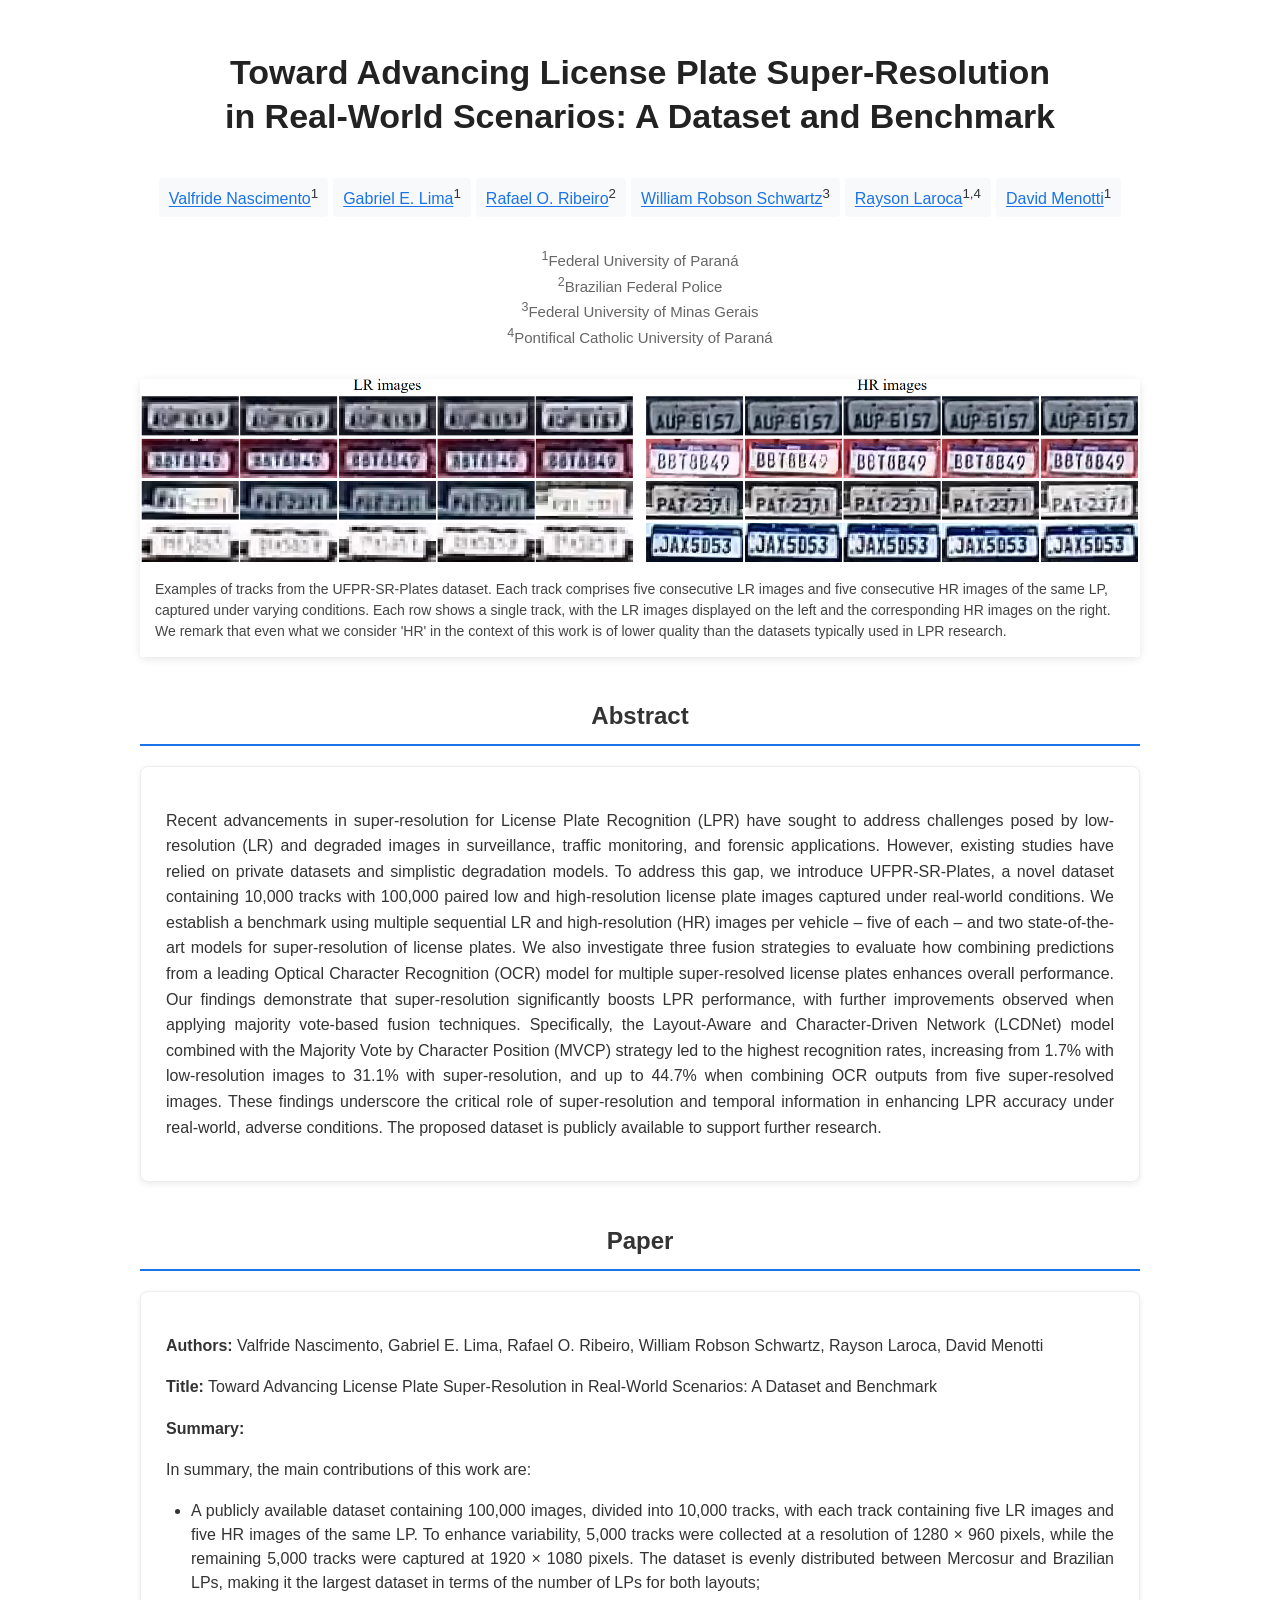
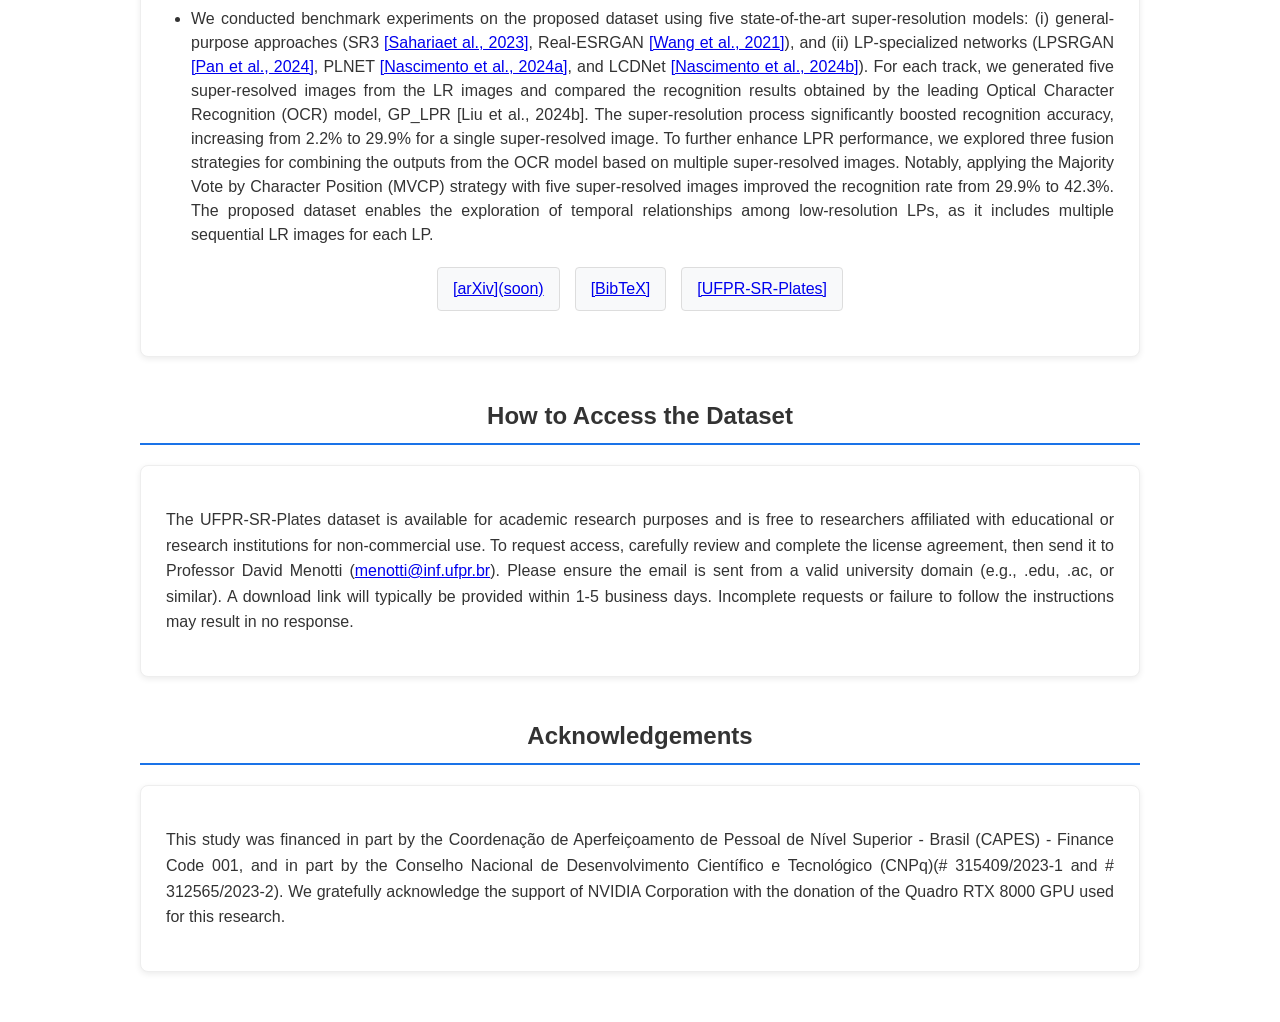
==== nascimento2024toward/index.html @ b812d18b "Update index.html" ====
<!DOCTYPE html>
<html lang="en">
<head>
<meta charset="UTF-8">
<meta name="viewport" content="width=device-width, initial-scale=1.0">
<title>Toward Advancing License Plate Super-Resolution in Real-World Scenarios: A Dataset and Benchmark</title>
<style>
    body {
        font-family: 'Arial', sans-serif;
        line-height: 1.6;
        margin: 0 auto;
        padding: 30px 20px;
        max-width: 1000px;
        color: #333;
    }

    .title {
        font-size: 34px;
        text-align: center;
        margin: 20px auto 30px;
        line-height: 1.3;
        color: #222;
        font-weight: 600;
    }

    .authors-table {
        margin: 20px auto;
        border-collapse: separate;
        border-spacing: 5px 10px;
    }

    .authors-table td {
        text-align: center;
        padding: 5px 10px;
        background: #f8f9fa;
        border-radius: 4px;
        transition: all 0.2s ease;
    }

    .authors-table a {
        color: #1a73e8;
        font-weight: 500;
    }

    .affiliations {
        margin: 20px auto;
        text-align: center;
        color: #666;
        font-size: 15px;
        line-height: 1.5;
    }

    figure {
        margin: 30px auto;
        box-shadow: 0 2px 8px rgba(0,0,0,0.1);
        border-radius: 4px;
        overflow: hidden;
    }

    figcaption {
        padding: 15px;
        font-size: 14px;
        color: #444;
        line-height: 1.5;
        background: #fff;
    }

    h2 {
        font-size: 24px;
        margin: 40px 0 20px;
        padding-bottom: 8px;
        border-bottom: 2px solid #1a73e8;
        text-align: center;
    }

    .card {
        background: #fff;
        border-radius: 8px;
        padding: 25px;
        margin: 20px 0;
        box-shadow: 0 2px 6px rgba(0,0,0,0.08);
        border: 1px solid #eee;
        text-align: justify;
    }

    .links-container {
        display: flex;
        gap: 15px;
        margin: 20px 0;
        flex-wrap: wrap;
        justify-content: center;
    }

    .links-container a {
        padding: 8px 15px;
        background: #f8f9fa;
        border-radius: 4px;
        border: 1px solid #ddd;
        transition: all 0.2s ease;
    }

    a:hover {
        color: #1557b0;
        text-decoration: underline;
    }

    .authors-table td:hover {
        transform: translateY(-2px);
        box-shadow: 0 2px 8px rgba(0,0,0,0.1);
    }

    .links-container a:hover {
        background: #1a73e8;
        color: white;
        text-decoration: none;
        border-color: transparent;
    }

    ul {
        padding-left: 25px;
        margin: 15px 0;
    }

    li {
        margin-bottom: 12px;
        line-height: 1.5;
    }

    img {
        max-width: 100%;
        height: auto;
        display: block;
    }
</style>
</head>

<body>
<h1 class="title">Toward Advancing License Plate Super-Resolution<br>in Real-World Scenarios: A Dataset and Benchmark</h1>

<table class="authors-table">
    <tr>
        <td><a href="https://www.inf.ufpr.br/vwnascimento/" target="_blank">Valfride Nascimento</a><sup>1</sup></td>
        <td><a href="https://www.inf.ufpr.br/gelima/" target="_blank">Gabriel E. Lima</a><sup>1</sup></td>
        <td><a href="https://research.aston.ac.uk/en/persons/rafael-oliveira-ribeiro" target="_blank">Rafael O. Ribeiro</a><sup>2</sup></td>
        <td><a href="http://william.dcc.ufmg.br/" target="_blank">William Robson Schwartz</a><sup>3</sup></td>
        <td><a href="https://raysonlaroca.github.io/" target="_blank">Rayson Laroca</a><sup>1,4</sup></td>
        <td><a href="https://web.inf.ufpr.br/menotti/" target="_blank">David Menotti</a><sup>1</sup></td>
    </tr>
</table>

<div class="affiliations">
    <sup>1</sup>Federal University of Paraná<br>
    <sup>2</sup>Brazilian Federal Police<br>
    <sup>3</sup>Federal University of Minas Gerais<br>
    <sup>4</sup>Pontifical Catholic University of Paraná
</div>

<figure>
    <img src="carssrplates1.png" alt="Dataset examples">
    <figcaption>
    Examples of tracks from the UFPR-SR-Plates dataset. Each track comprises five consecutive LR images and five consecutive HR images of the same LP, captured under varying conditions. Each row shows a single track, with the LR images displayed on the left and the corresponding HR images on the right. We remark that even what we consider 'HR' in the context of this work is of lower quality than the datasets typically used in LPR research.
    </figcaption>
</figure>

<h2>Abstract</h2>
<div class="card">
    <p>Recent advancements in super-resolution for License Plate Recognition (LPR) have sought to address challenges posed by low-resolution (LR) and degraded images in surveillance, traffic monitoring, and forensic applications. However, existing studies have relied on private datasets and simplistic degradation models. To address this gap, we introduce UFPR-SR-Plates, a novel dataset containing 10,000 tracks with 100,000 paired low and high-resolution license plate images captured under real-world conditions. We establish a benchmark using multiple sequential LR and high-resolution (HR) images per vehicle – five of each – and two state-of-the-art models for super-resolution of license plates. We also investigate three fusion strategies to evaluate how combining predictions from a leading Optical Character Recognition (OCR) model for multiple super-resolved license plates enhances overall performance. Our findings demonstrate that super-resolution significantly boosts LPR performance, with further improvements observed when applying majority vote-based fusion techniques. Specifically, the Layout-Aware and Character-Driven Network (LCDNet) model combined with the Majority Vote by Character Position (MVCP) strategy led to the highest recognition rates, increasing from 1.7% with low-resolution images to 31.1% with super-resolution, and up to 44.7% when combining OCR outputs from five super-resolved images. These findings underscore the critical role of super-resolution and temporal information in enhancing LPR accuracy under real-world, adverse conditions. The proposed dataset is publicly available to support further research.</p>
</div>

<h2>Paper</h2>
<div class="card">
    <p><strong>Authors:</strong> Valfride Nascimento, Gabriel E. Lima, Rafael O. Ribeiro, William Robson Schwartz, Rayson Laroca, David Menotti</p>
    <p><strong>Title:</strong> Toward Advancing License Plate Super-Resolution in Real-World Scenarios: A Dataset and Benchmark</p>
    
    <p><strong>Summary:</strong></p>
    <p>In summary, the main contributions of this work are:</p>
    <ul>
        <li>A publicly available dataset containing 100,000 images, divided into 10,000 tracks, with each track containing five LR images and five HR images of the same LP. To enhance variability, 5,000 tracks were collected at a resolution of 1280 × 960 pixels, while the remaining 5,000 tracks were captured at 1920 × 1080 pixels. The dataset is evenly distributed between Mercosur and Brazilian LPs, making it the largest dataset in terms of the number of LPs for both layouts;</li>
        <li>We conducted benchmark experiments on the proposed dataset using five state-of-the-art super-resolution models: (i) general-purpose approaches (SR3 <a href="https://ieeexplore.ieee.org/abstract/document/9887996" target="_blank">[Sahariaet al., 2023]</a>, Real-ESRGAN <a href="https://openaccess.thecvf.com/content/ICCV2021W/AIM/html/Wang_Real-ESRGAN_Training_Real-World_Blind_Super-Resolution_With_Pure_Synthetic_Data_ICCVW_2021_paper.html" target="_blank">[Wang et al., 2021]</a>), and (ii) LP-specialized networks (LPSRGAN <a href="https://www.sciencedirect.com/science/article/pii/S0925231224001978" target="_blank">[Pan et al., 2024]</a>, PLNET <a href="https://raysonlaroca.github.io/papers/nascimento2023super.pdf" target="_blank">[Nascimento et al., 2024a]</a>, and LCDNet <a href="https://raysonlaroca.github.io/papers/nascimento2024enhancing.pdf" target="_blank">[Nascimento et al., 2024b]</a>). For each track, we generated five super-resolved images from the LR images and compared the recognition results obtained by the leading Optical Character Recognition (OCR) model, GP_LPR [Liu et al., 2024b]. The super-resolution process significantly boosted recognition accuracy, increasing from 2.2% to 29.9% for a single super-resolved image. To further enhance LPR performance, we explored three fusion strategies for combining the outputs from the OCR model based on multiple super-resolved images. Notably, applying the Majority Vote by Character Position (MVCP) strategy with five super-resolved images improved the recognition rate from 29.9% to 42.3%. The proposed dataset enables the exploration of temporal relationships among low-resolution LPs, as it includes multiple sequential LR images for each LP.</li>
    </ul>
    
    <div class="links-container">
        <a href="#" target="_blank">[arXiv](soon)</a>
        <a href="https://raysonlaroca.github.io/bibtex/nascimento2025toward.txt" target="_blank">[BibTeX]</a>
        <a href="https://github.com/valfride/UFPR-SR-Plates" target="_blank">[UFPR-SR-Plates]</a>
    </div>
</div>

<h2>How to Access the Dataset</h2>
<div class="card">
    <p>The UFPR-SR-Plates dataset is available for academic research purposes and is free to researchers affiliated with educational or research institutions for non-commercial use. To request access, carefully review and complete the license agreement, then send it to Professor David Menotti (<a href="mailto:menotti@inf.ufpr.br" target="_blank">menotti@inf.ufpr.br</a>). Please ensure the email is sent from a valid university domain (e.g., .edu, .ac, or similar). A download link will typically be provided within 1-5 business days. Incomplete requests or failure to follow the instructions may result in no response.</p>
</div>

<h2>Acknowledgements</h2>
<div class="card">
    <p>This study was financed in part by the Coordenação de Aperfeiçoamento de Pessoal de Nível Superior - Brasil (CAPES) - Finance Code 001, and in part by the Conselho Nacional de Desenvolvimento Científico e Tecnológico (CNPq)(# 315409/2023-1 and # 312565/2023-2). We gratefully acknowledge the support of NVIDIA Corporation with the donation of the Quadro RTX 8000 GPU used for this research.</p>
</div>

</body>
</html>
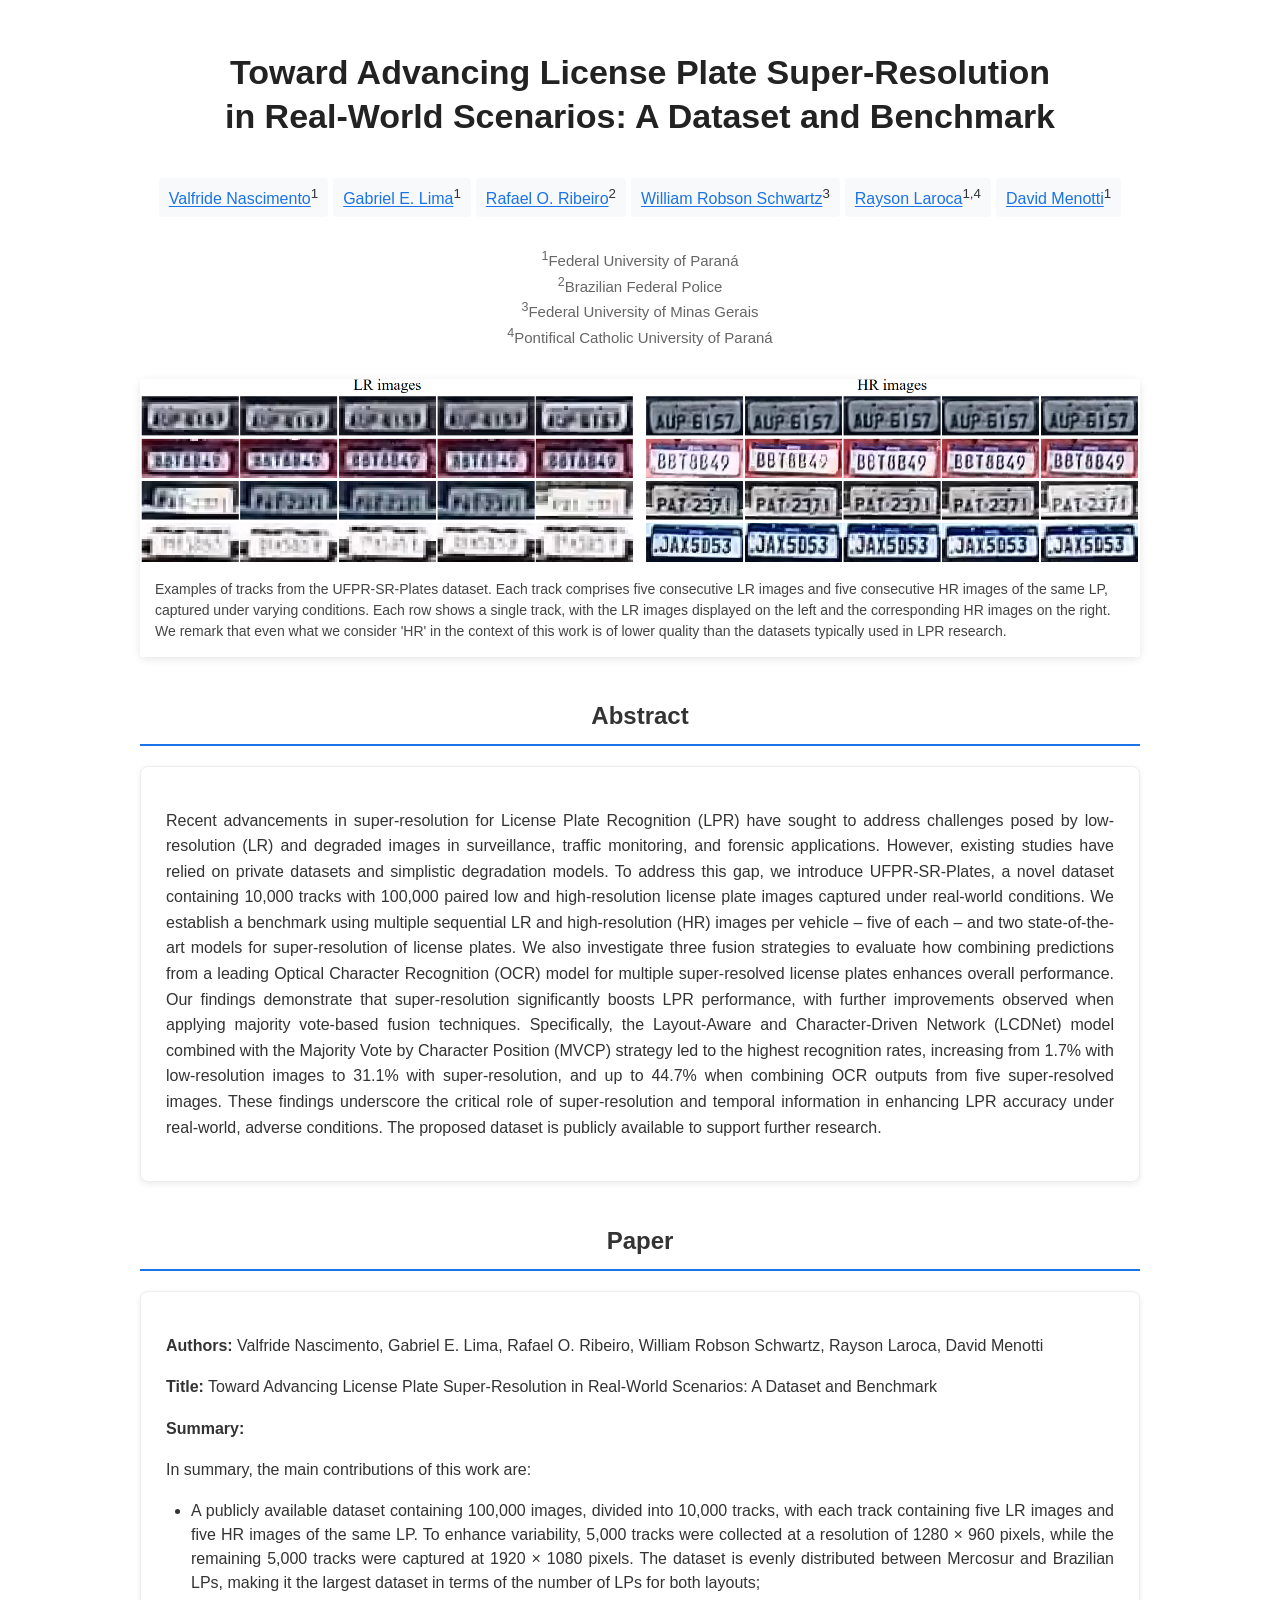
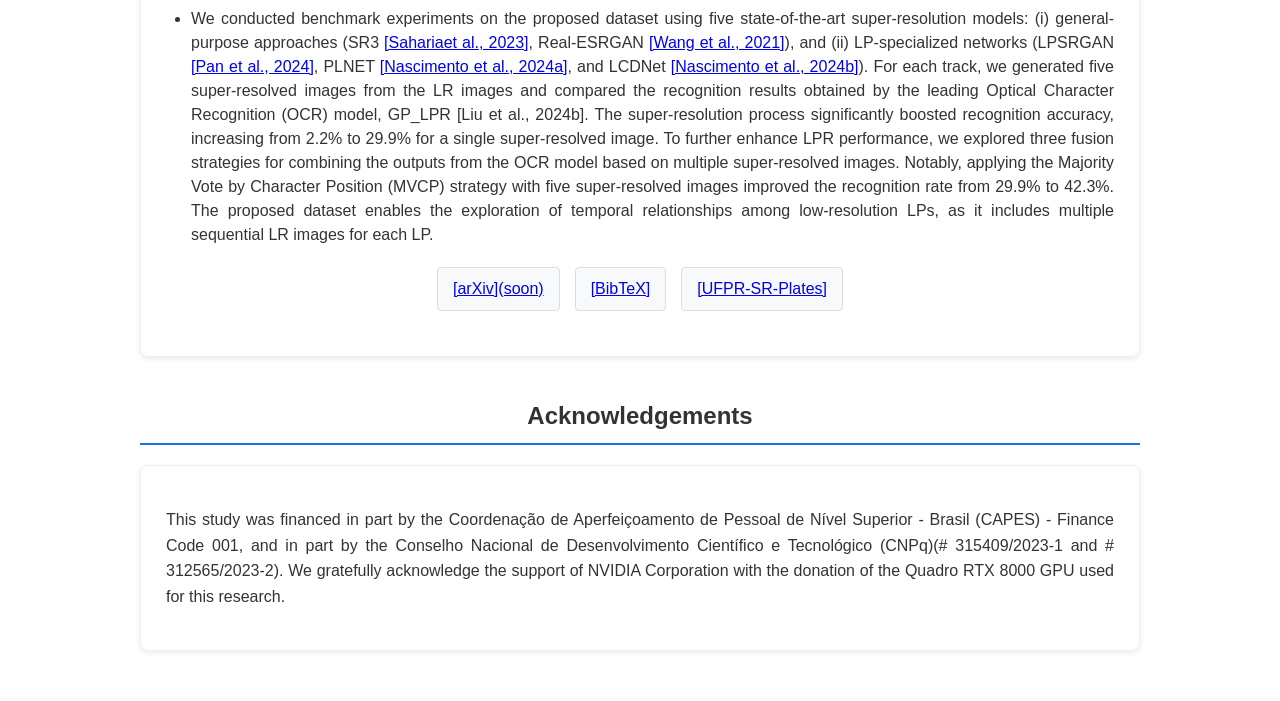
==== commit b378cb23: "Update index.html" ====
--- a/nascimento2024toward/index.html
+++ b/nascimento2024toward/index.html
@@ -186,10 +186,10 @@
     </div>
 </div>
 
-<h2>How to Access the Dataset</h2>
+<!-- <h2>How to Access the Dataset</h2>
 <div class="card">
     <p>The UFPR-SR-Plates dataset is available for academic research purposes and is free to researchers affiliated with educational or research institutions for non-commercial use. To request access, carefully review and complete the license agreement, then send it to Professor David Menotti (<a href="mailto:menotti@inf.ufpr.br" target="_blank">menotti@inf.ufpr.br</a>). Please ensure the email is sent from a valid university domain (e.g., .edu, .ac, or similar). A download link will typically be provided within 1-5 business days. Incomplete requests or failure to follow the instructions may result in no response.</p>
-</div>
+</div> -->
 
 <h2>Acknowledgements</h2>
 <div class="card">
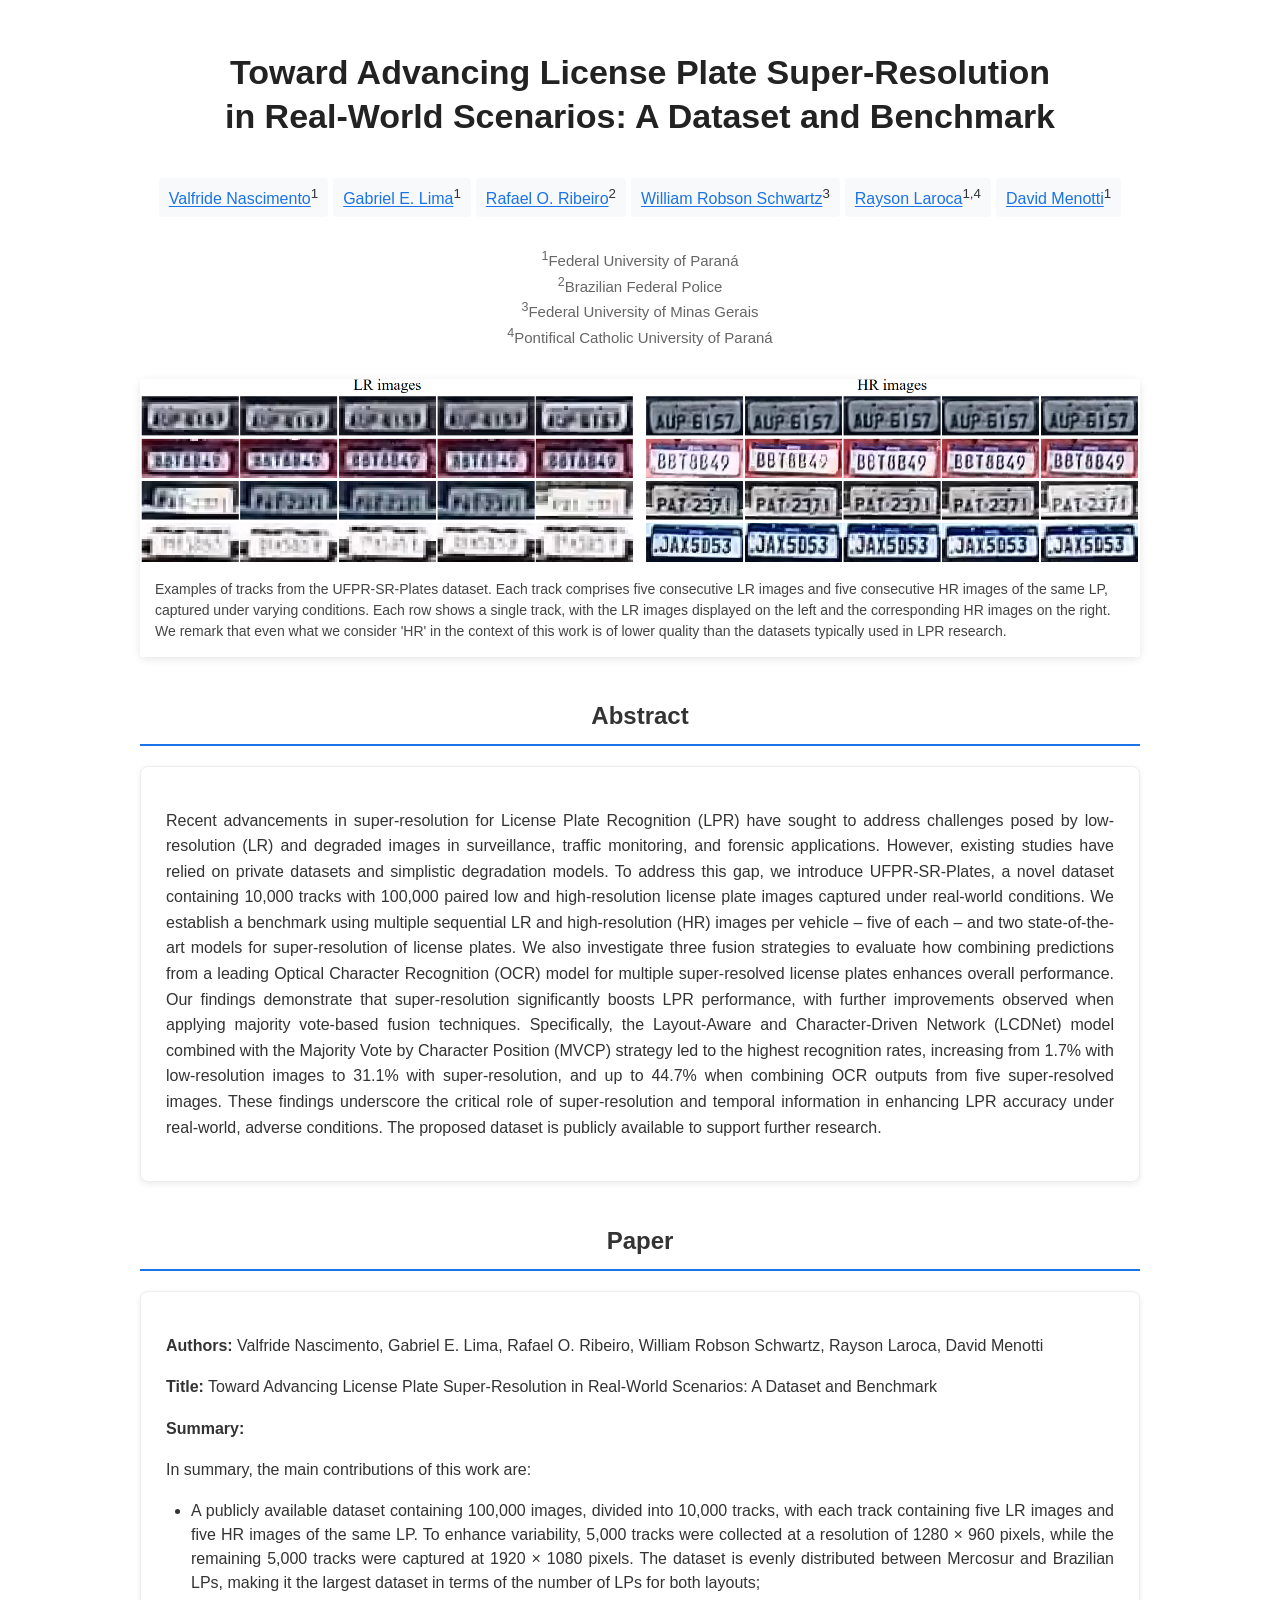
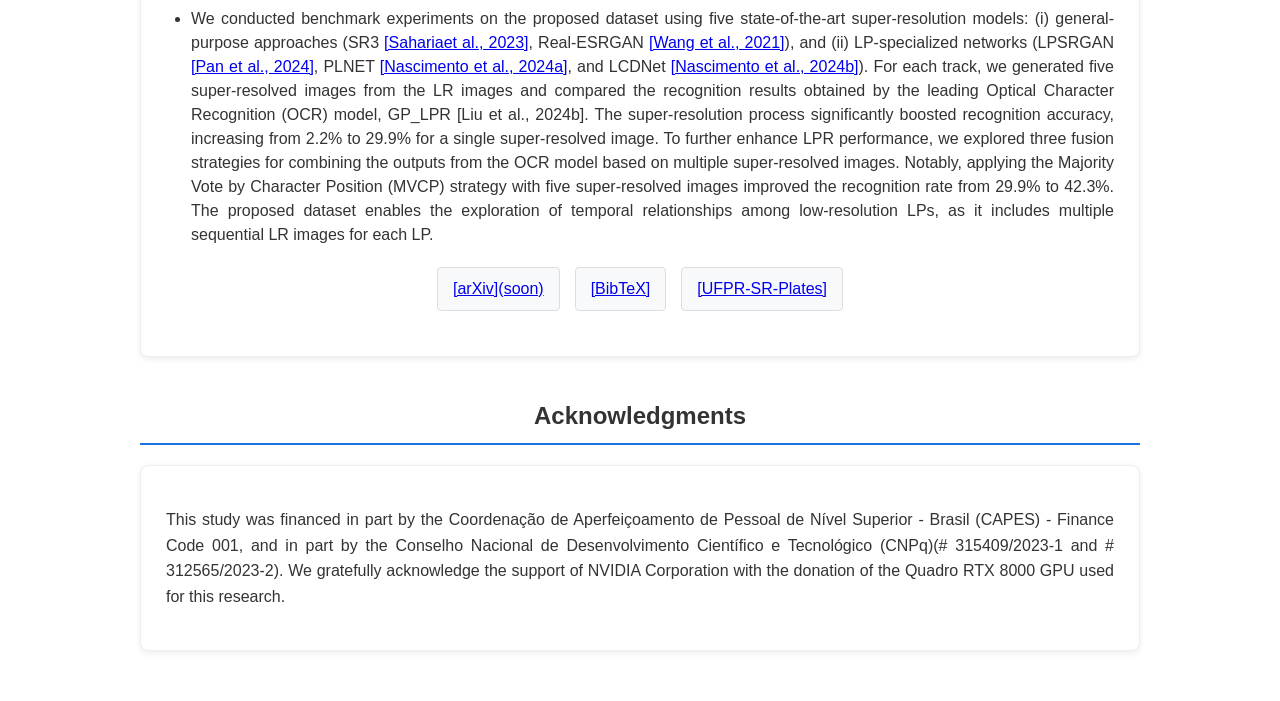
==== commit 66a67708: "Update index.html" ====
--- a/nascimento2024toward/index.html
+++ b/nascimento2024toward/index.html
@@ -191,7 +191,7 @@
     <p>The UFPR-SR-Plates dataset is available for academic research purposes and is free to researchers affiliated with educational or research institutions for non-commercial use. To request access, carefully review and complete the license agreement, then send it to Professor David Menotti (<a href="mailto:menotti@inf.ufpr.br" target="_blank">menotti@inf.ufpr.br</a>). Please ensure the email is sent from a valid university domain (e.g., .edu, .ac, or similar). A download link will typically be provided within 1-5 business days. Incomplete requests or failure to follow the instructions may result in no response.</p>
 </div> -->
 
-<h2>Acknowledgements</h2>
+<h2>Acknowledgments</h2>
 <div class="card">
     <p>This study was financed in part by the Coordenação de Aperfeiçoamento de Pessoal de Nível Superior - Brasil (CAPES) - Finance Code 001, and in part by the Conselho Nacional de Desenvolvimento Científico e Tecnológico (CNPq)(# 315409/2023-1 and # 312565/2023-2). We gratefully acknowledge the support of NVIDIA Corporation with the donation of the Quadro RTX 8000 GPU used for this research.</p>
 </div>
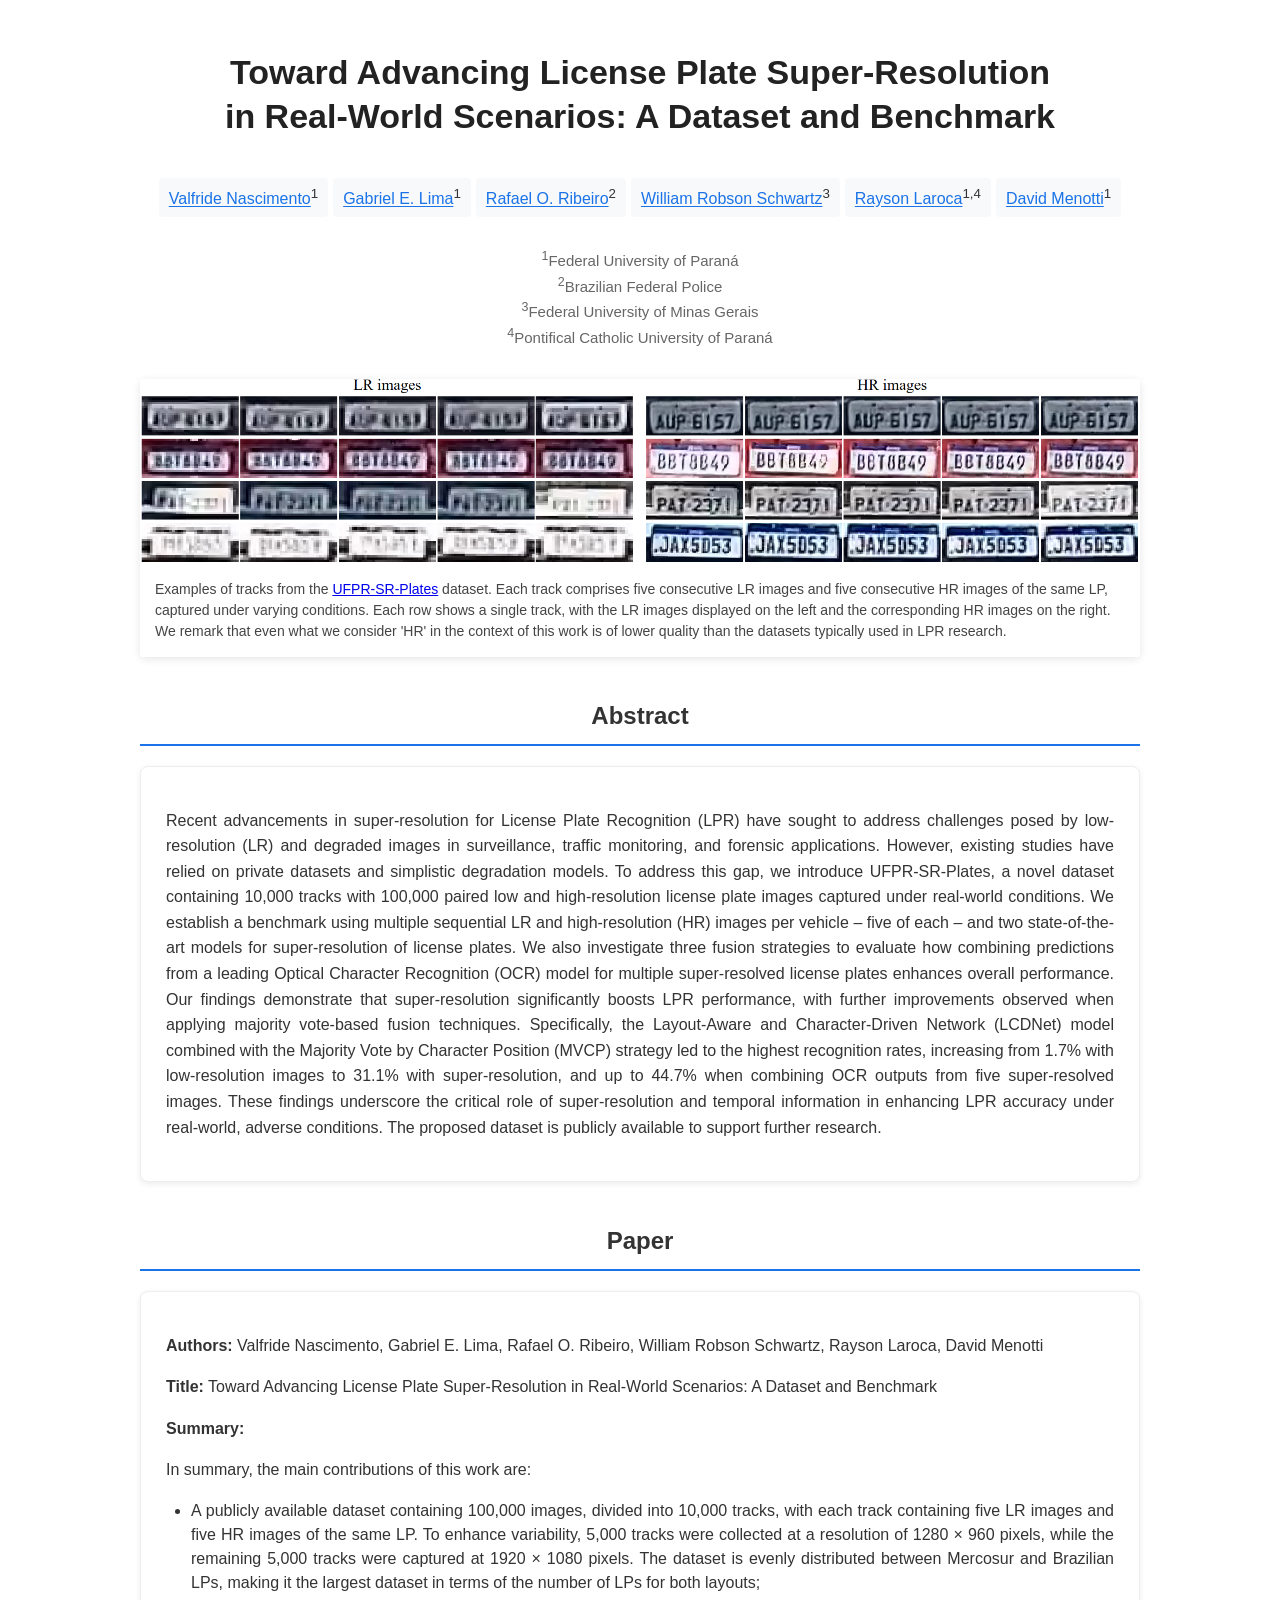
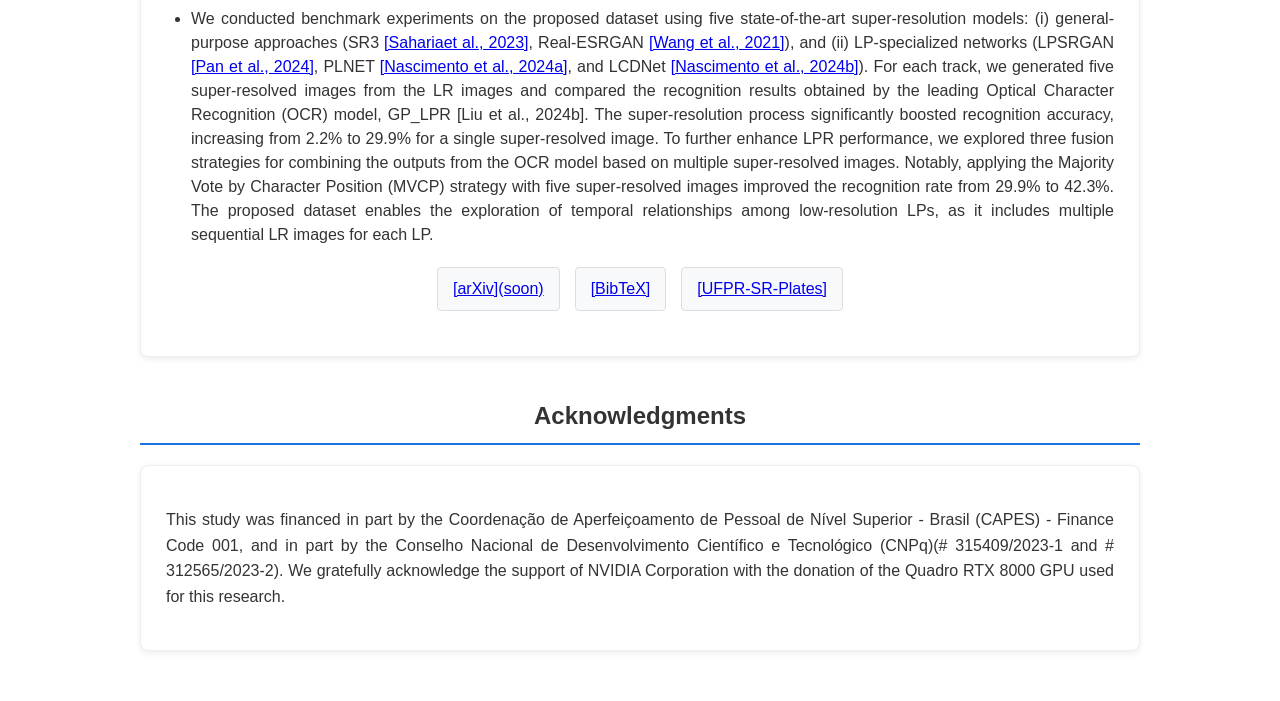
==== commit 0d8dc04f: "Update index.html" ====
--- a/nascimento2024toward/index.html
+++ b/nascimento2024toward/index.html
@@ -158,7 +158,7 @@
 <figure>
     <img src="carssrplates1.png" alt="Dataset examples">
     <figcaption>
-    Examples of tracks from the UFPR-SR-Plates dataset. Each track comprises five consecutive LR images and five consecutive HR images of the same LP, captured under varying conditions. Each row shows a single track, with the LR images displayed on the left and the corresponding HR images on the right. We remark that even what we consider 'HR' in the context of this work is of lower quality than the datasets typically used in LPR research.
+    Examples of tracks from the <a href="https://github.com/valfride/UFPR-SR-Plates" target="_blank">UFPR-SR-Plates</a> dataset. Each track comprises five consecutive LR images and five consecutive HR images of the same LP, captured under varying conditions. Each row shows a single track, with the LR images displayed on the left and the corresponding HR images on the right. We remark that even what we consider 'HR' in the context of this work is of lower quality than the datasets typically used in LPR research.
     </figcaption>
 </figure>
 
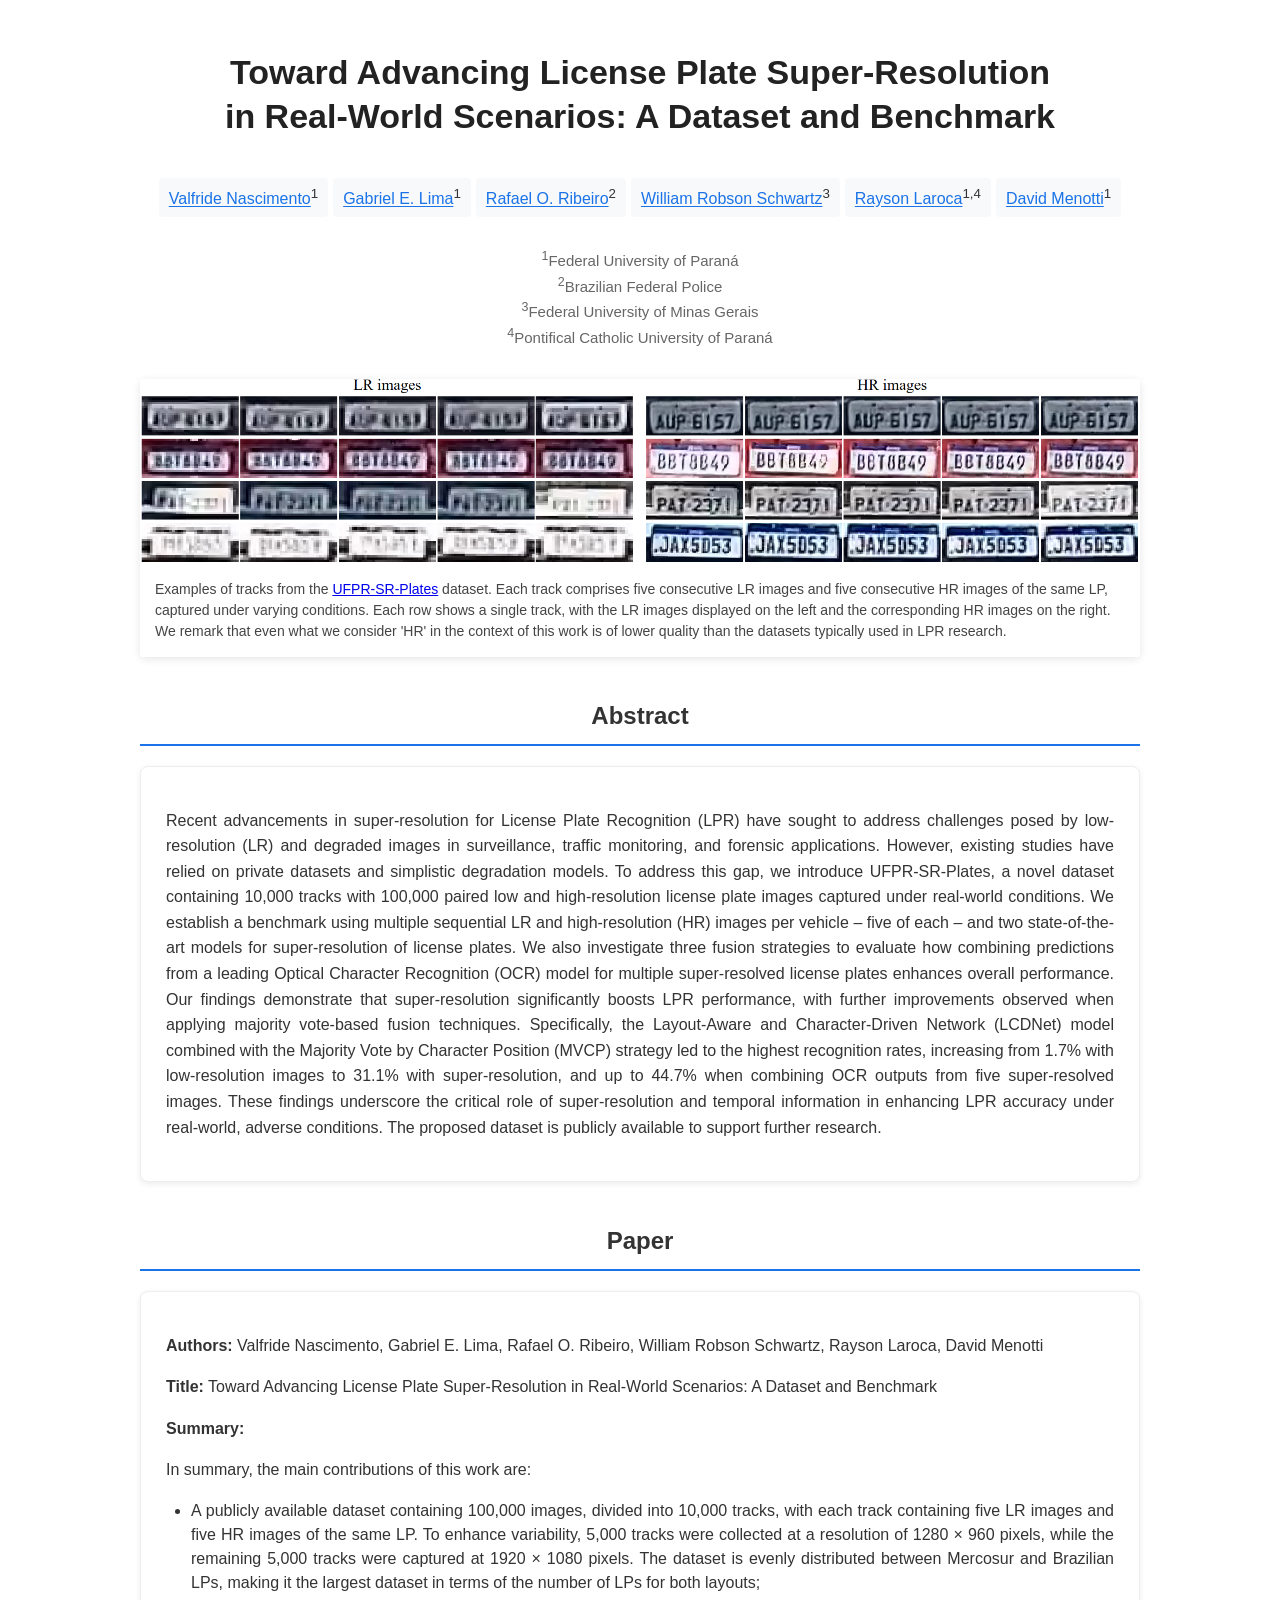
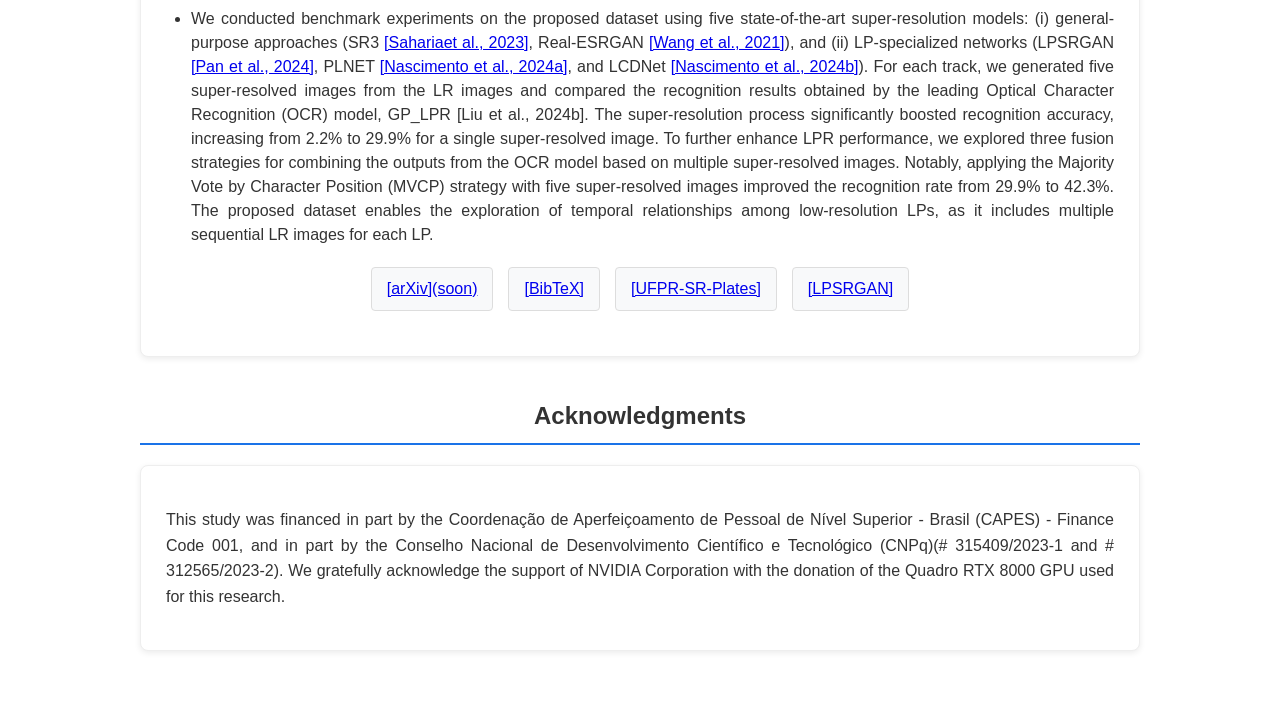
==== commit f8f93ea4: "Update index.html" ====
--- a/nascimento2024toward/index.html
+++ b/nascimento2024toward/index.html
@@ -183,6 +183,7 @@
         <a href="#" target="_blank">[arXiv](soon)</a>
         <a href="https://raysonlaroca.github.io/bibtex/nascimento2025toward.txt" target="_blank">[BibTeX]</a>
         <a href="https://github.com/valfride/UFPR-SR-Plates" target="_blank">[UFPR-SR-Plates]</a>
+        <a href="https://github.com/valfride/lpsrgan" target="_blank">[LPSRGAN]</a>
     </div>
 </div>
 
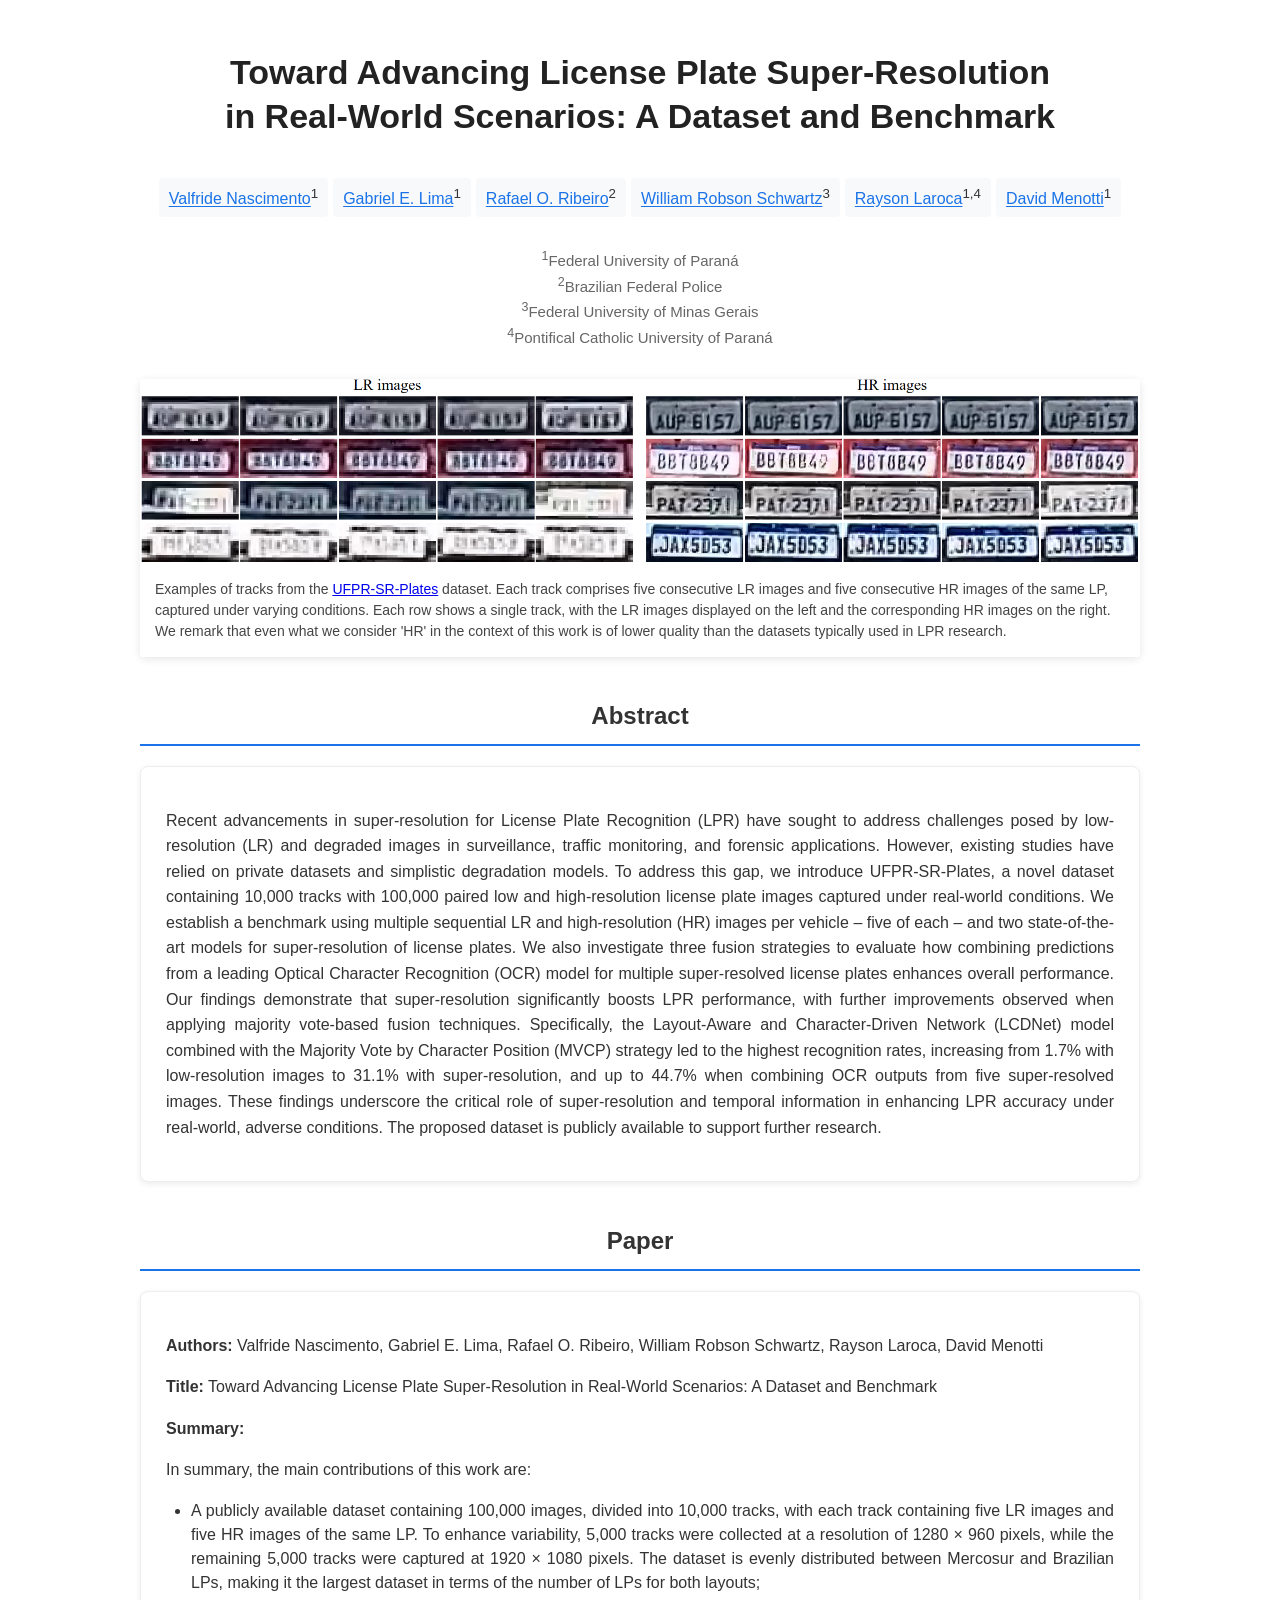
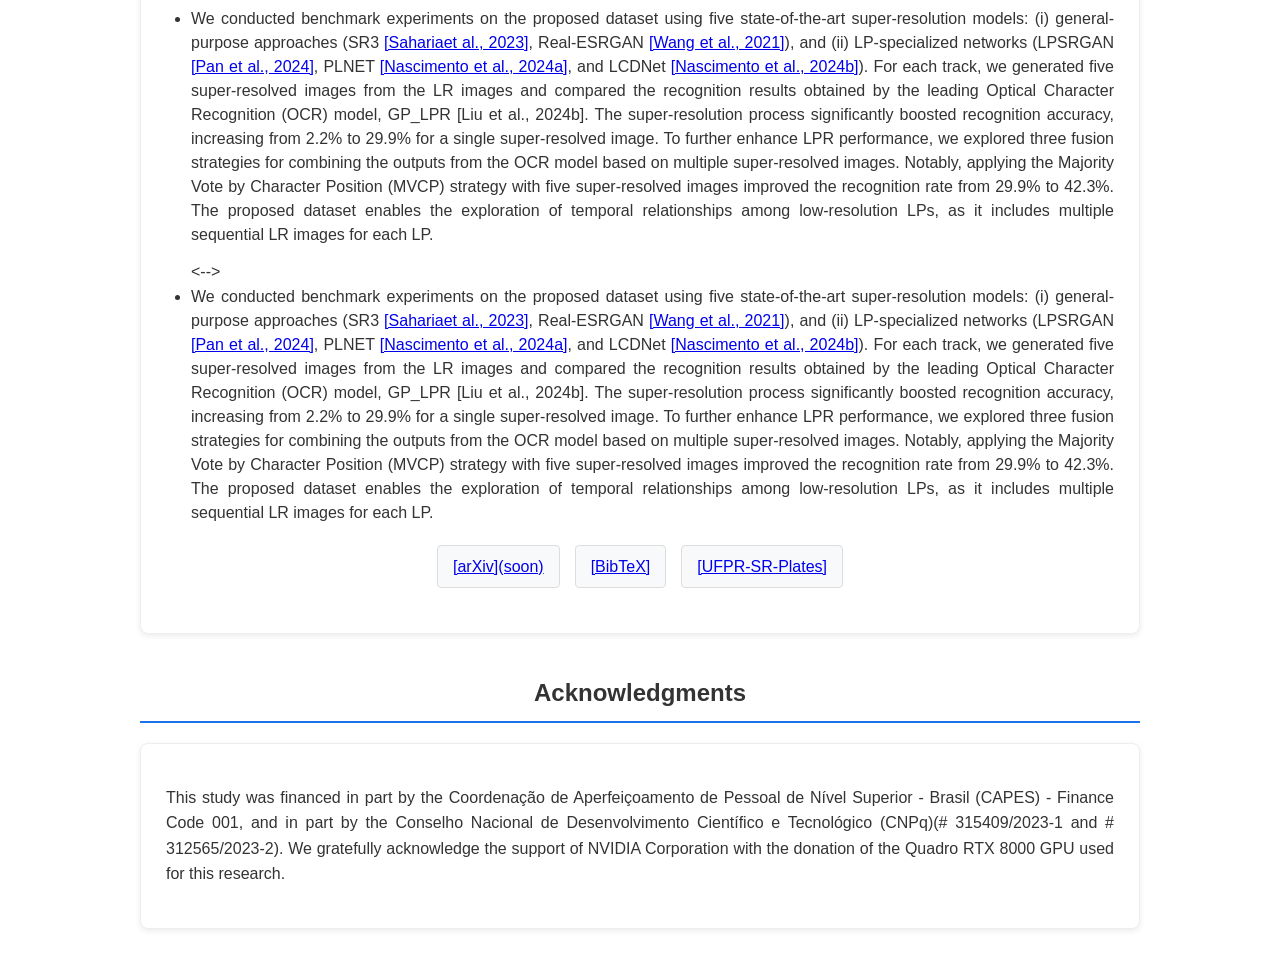
==== commit a0cb7e72: "Update index.html" ====
--- a/nascimento2024toward/index.html
+++ b/nascimento2024toward/index.html
@@ -176,14 +176,15 @@
     <p>In summary, the main contributions of this work are:</p>
     <ul>
         <li>A publicly available dataset containing 100,000 images, divided into 10,000 tracks, with each track containing five LR images and five HR images of the same LP. To enhance variability, 5,000 tracks were collected at a resolution of 1280 × 960 pixels, while the remaining 5,000 tracks were captured at 1920 × 1080 pixels. The dataset is evenly distributed between Mercosur and Brazilian LPs, making it the largest dataset in terms of the number of LPs for both layouts;</li>
-        <li>We conducted benchmark experiments on the proposed dataset using five state-of-the-art super-resolution models: (i) general-purpose approaches (SR3 <a href="https://ieeexplore.ieee.org/abstract/document/9887996" target="_blank">[Sahariaet al., 2023]</a>, Real-ESRGAN <a href="https://openaccess.thecvf.com/content/ICCV2021W/AIM/html/Wang_Real-ESRGAN_Training_Real-World_Blind_Super-Resolution_With_Pure_Synthetic_Data_ICCVW_2021_paper.html" target="_blank">[Wang et al., 2021]</a>), and (ii) LP-specialized networks (LPSRGAN <a href="https://www.sciencedirect.com/science/article/pii/S0925231224001978" target="_blank">[Pan et al., 2024]</a>, PLNET <a href="https://raysonlaroca.github.io/papers/nascimento2023super.pdf" target="_blank">[Nascimento et al., 2024a]</a>, and LCDNet <a href="https://raysonlaroca.github.io/papers/nascimento2024enhancing.pdf" target="_blank">[Nascimento et al., 2024b]</a>). For each track, we generated five super-resolved images from the LR images and compared the recognition results obtained by the leading Optical Character Recognition (OCR) model, GP_LPR [Liu et al., 2024b]. The super-resolution process significantly boosted recognition accuracy, increasing from 2.2% to 29.9% for a single super-resolved image. To further enhance LPR performance, we explored three fusion strategies for combining the outputs from the OCR model based on multiple super-resolved images. Notably, applying the Majority Vote by Character Position (MVCP) strategy with five super-resolved images improved the recognition rate from 29.9% to 42.3%. The proposed dataset enables the exploration of temporal relationships among low-resolution LPs, as it includes multiple sequential LR images for each LP.</li>
+        <!--><li>We conducted benchmark experiments on the proposed dataset using five state-of-the-art super-resolution models: (i) general-purpose approaches (SR3 <a href="https://ieeexplore.ieee.org/abstract/document/9887996" target="_blank">[Sahariaet al., 2023]</a>, Real-ESRGAN <a href="https://openaccess.thecvf.com/content/ICCV2021W/AIM/html/Wang_Real-ESRGAN_Training_Real-World_Blind_Super-Resolution_With_Pure_Synthetic_Data_ICCVW_2021_paper.html" target="_blank">[Wang et al., 2021]</a>), and (ii) LP-specialized networks (LPSRGAN <a href="https://www.sciencedirect.com/science/article/pii/S0925231224001978" target="_blank">[Pan et al., 2024]</a>, PLNET <a href="https://raysonlaroca.github.io/papers/nascimento2023super.pdf" target="_blank">[Nascimento et al., 2024a]</a>, and LCDNet <a href="https://raysonlaroca.github.io/papers/nascimento2024enhancing.pdf" target="_blank">[Nascimento et al., 2024b]</a>). For each track, we generated five super-resolved images from the LR images and compared the recognition results obtained by the leading Optical Character Recognition (OCR) model, GP_LPR [Liu et al., 2024b]. The super-resolution process significantly boosted recognition accuracy, increasing from 2.2% to 29.9% for a single super-resolved image. To further enhance LPR performance, we explored three fusion strategies for combining the outputs from the OCR model based on multiple super-resolved images. Notably, applying the Majority Vote by Character Position (MVCP) strategy with five super-resolved images improved the recognition rate from 29.9% to 42.3%. The proposed dataset enables the exploration of temporal relationships among low-resolution LPs, as it includes multiple sequential LR images for each LP.</li><-->
+        <li>We conducted benchmark experiments on the proposed dataset using five state-of-the-art super-resolution models: (i) general-purpose approaches (SR3 <a href="https://github.com/Janspiry/Image-Super-Resolution-via-Iterative-Refinement" target="_blank">[Sahariaet al., 2023]</a>, Real-ESRGAN <a href="https://github.com/xinntao/Real-ESRGAN" target="_blank">[Wang et al., 2021]</a>), and (ii) LP-specialized networks (LPSRGAN <a href="https://github.com/valfride/lpsrgan" target="_blank">[Pan et al., 2024]</a>, PLNET <a href="https://github.com/valfride/lpr-rsr-ext/" target="_blank">[Nascimento et al., 2024a]</a>, and LCDNet <a href="https://github.com/valfride/lpsr-lacd" target="_blank">[Nascimento et al., 2024b]</a>). For each track, we generated five super-resolved images from the LR images and compared the recognition results obtained by the leading Optical Character Recognition (OCR) model, GP_LPR [Liu et al., 2024b]. The super-resolution process significantly boosted recognition accuracy, increasing from 2.2% to 29.9% for a single super-resolved image. To further enhance LPR performance, we explored three fusion strategies for combining the outputs from the OCR model based on multiple super-resolved images. Notably, applying the Majority Vote by Character Position (MVCP) strategy with five super-resolved images improved the recognition rate from 29.9% to 42.3%. The proposed dataset enables the exploration of temporal relationships among low-resolution LPs, as it includes multiple sequential LR images for each LP.</li>
     </ul>
     
     <div class="links-container">
         <a href="#" target="_blank">[arXiv](soon)</a>
         <a href="https://raysonlaroca.github.io/bibtex/nascimento2025toward.txt" target="_blank">[BibTeX]</a>
         <a href="https://github.com/valfride/UFPR-SR-Plates" target="_blank">[UFPR-SR-Plates]</a>
-        <a href="https://github.com/valfride/lpsrgan" target="_blank">[LPSRGAN]</a>
+        <!-- <a href="https://github.com/valfride/lpsrgan" target="_blank">[LPSRGAN]</a> -->
     </div>
 </div>
 
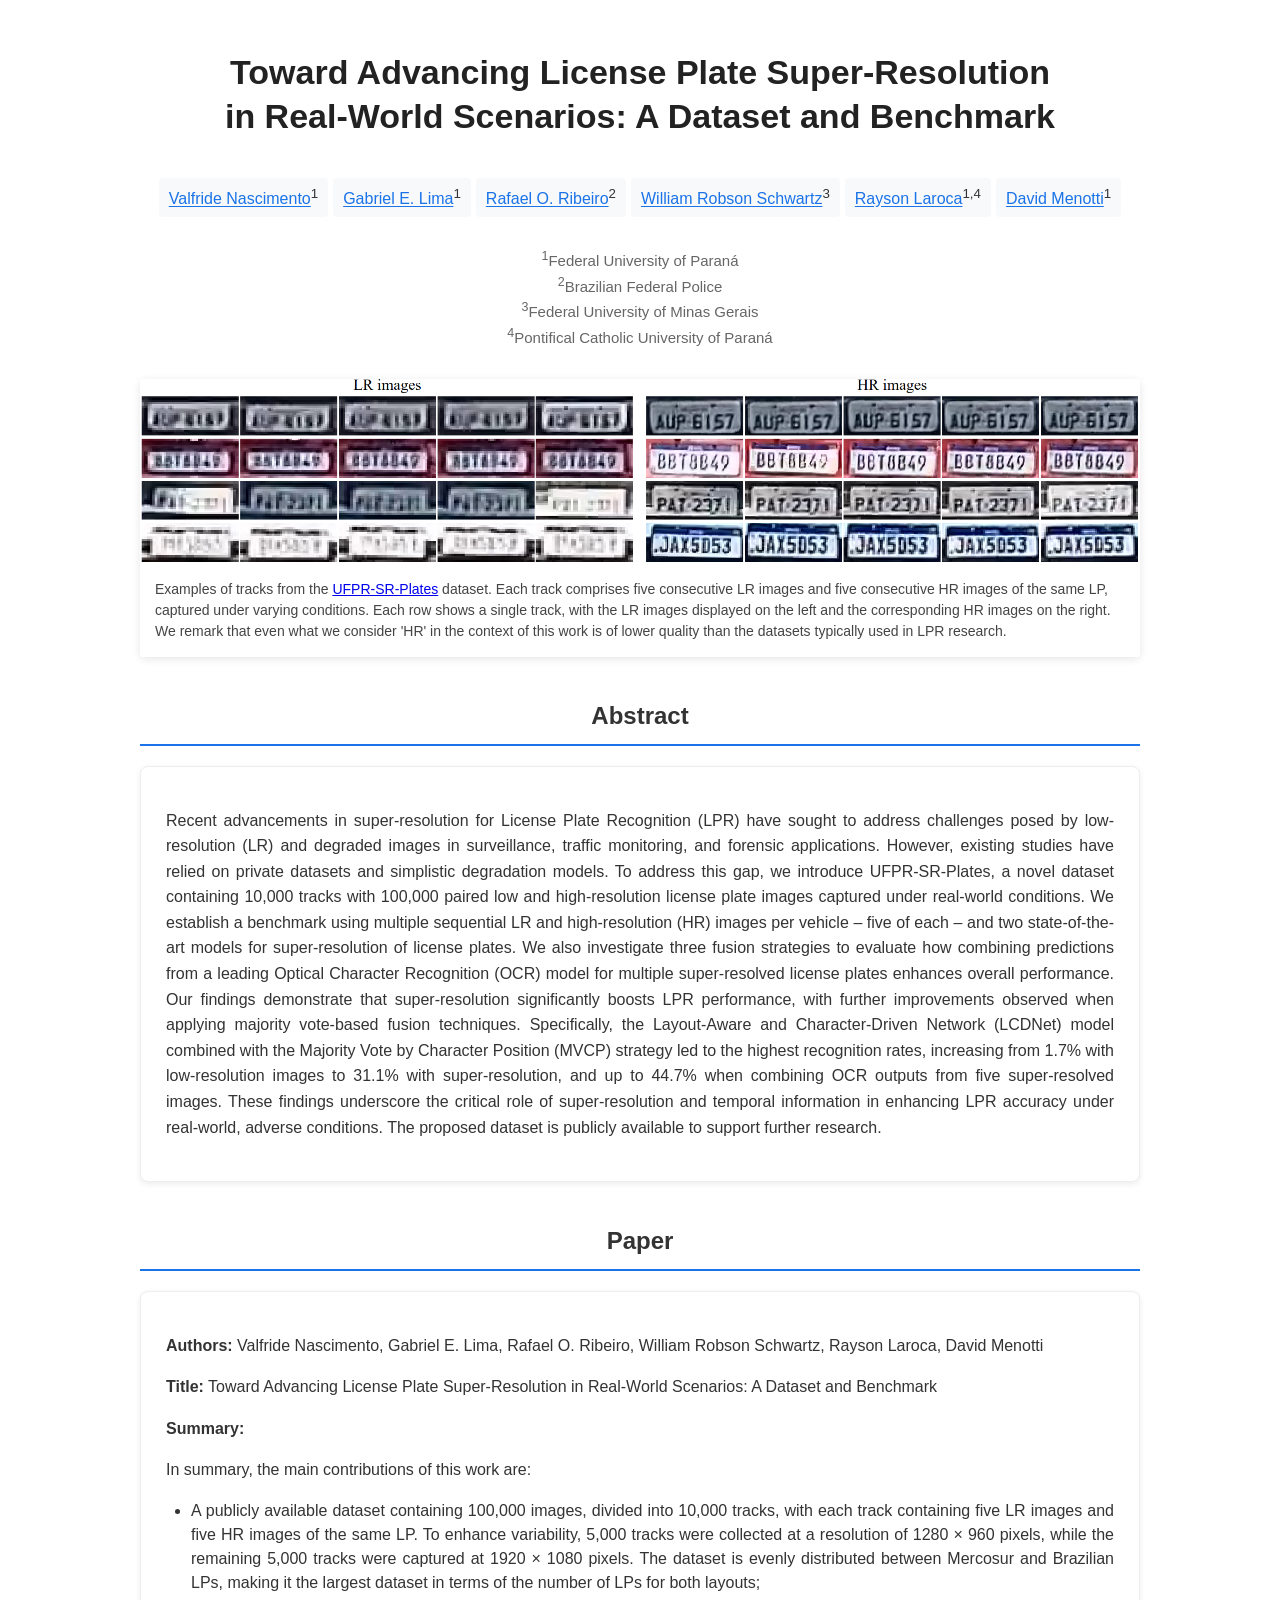
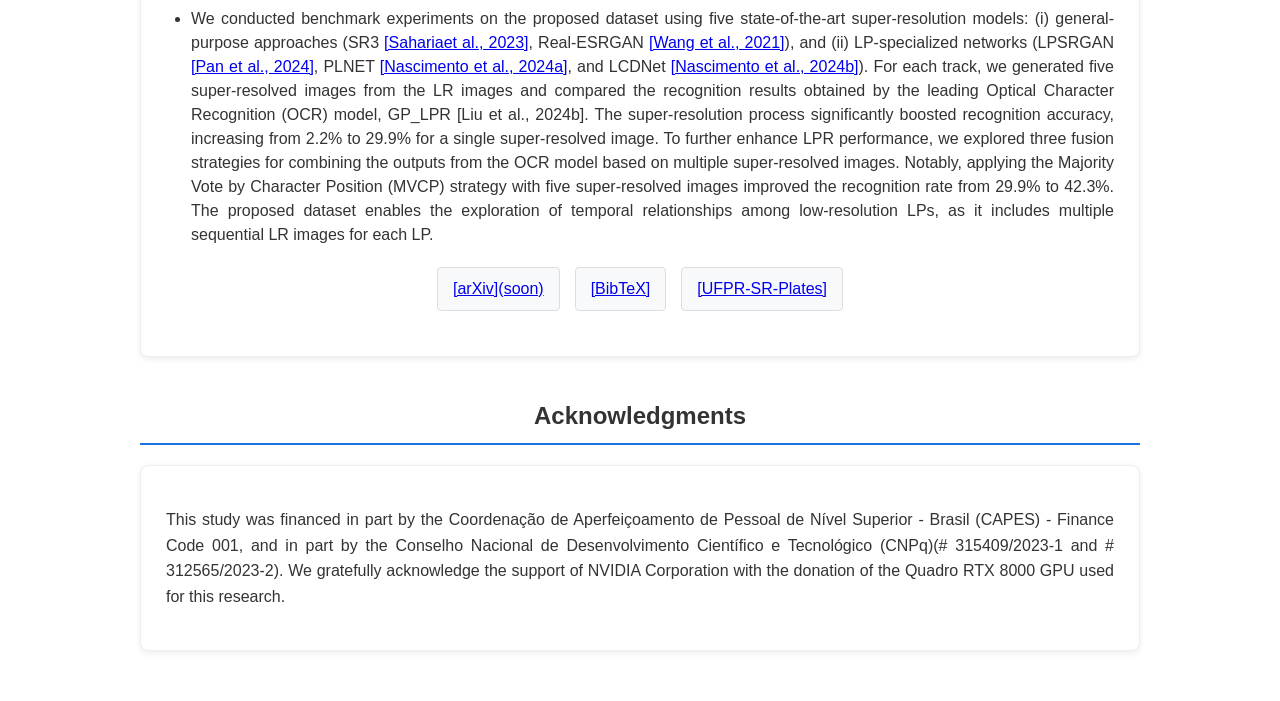
==== commit 84430179: "Update index.html" ====
--- a/nascimento2024toward/index.html
+++ b/nascimento2024toward/index.html
@@ -176,7 +176,7 @@
     <p>In summary, the main contributions of this work are:</p>
     <ul>
         <li>A publicly available dataset containing 100,000 images, divided into 10,000 tracks, with each track containing five LR images and five HR images of the same LP. To enhance variability, 5,000 tracks were collected at a resolution of 1280 × 960 pixels, while the remaining 5,000 tracks were captured at 1920 × 1080 pixels. The dataset is evenly distributed between Mercosur and Brazilian LPs, making it the largest dataset in terms of the number of LPs for both layouts;</li>
-        <!--><li>We conducted benchmark experiments on the proposed dataset using five state-of-the-art super-resolution models: (i) general-purpose approaches (SR3 <a href="https://ieeexplore.ieee.org/abstract/document/9887996" target="_blank">[Sahariaet al., 2023]</a>, Real-ESRGAN <a href="https://openaccess.thecvf.com/content/ICCV2021W/AIM/html/Wang_Real-ESRGAN_Training_Real-World_Blind_Super-Resolution_With_Pure_Synthetic_Data_ICCVW_2021_paper.html" target="_blank">[Wang et al., 2021]</a>), and (ii) LP-specialized networks (LPSRGAN <a href="https://www.sciencedirect.com/science/article/pii/S0925231224001978" target="_blank">[Pan et al., 2024]</a>, PLNET <a href="https://raysonlaroca.github.io/papers/nascimento2023super.pdf" target="_blank">[Nascimento et al., 2024a]</a>, and LCDNet <a href="https://raysonlaroca.github.io/papers/nascimento2024enhancing.pdf" target="_blank">[Nascimento et al., 2024b]</a>). For each track, we generated five super-resolved images from the LR images and compared the recognition results obtained by the leading Optical Character Recognition (OCR) model, GP_LPR [Liu et al., 2024b]. The super-resolution process significantly boosted recognition accuracy, increasing from 2.2% to 29.9% for a single super-resolved image. To further enhance LPR performance, we explored three fusion strategies for combining the outputs from the OCR model based on multiple super-resolved images. Notably, applying the Majority Vote by Character Position (MVCP) strategy with five super-resolved images improved the recognition rate from 29.9% to 42.3%. The proposed dataset enables the exploration of temporal relationships among low-resolution LPs, as it includes multiple sequential LR images for each LP.</li><-->
+        <!-- <li>We conducted benchmark experiments on the proposed dataset using five state-of-the-art super-resolution models: (i) general-purpose approaches (SR3 <a href="https://ieeexplore.ieee.org/abstract/document/9887996" target="_blank">[Sahariaet al., 2023]</a>, Real-ESRGAN <a href="https://openaccess.thecvf.com/content/ICCV2021W/AIM/html/Wang_Real-ESRGAN_Training_Real-World_Blind_Super-Resolution_With_Pure_Synthetic_Data_ICCVW_2021_paper.html" target="_blank">[Wang et al., 2021]</a>), and (ii) LP-specialized networks (LPSRGAN <a href="https://www.sciencedirect.com/science/article/pii/S0925231224001978" target="_blank">[Pan et al., 2024]</a>, PLNET <a href="https://raysonlaroca.github.io/papers/nascimento2023super.pdf" target="_blank">[Nascimento et al., 2024a]</a>, and LCDNet <a href="https://raysonlaroca.github.io/papers/nascimento2024enhancing.pdf" target="_blank">[Nascimento et al., 2024b]</a>). For each track, we generated five super-resolved images from the LR images and compared the recognition results obtained by the leading Optical Character Recognition (OCR) model, GP_LPR [Liu et al., 2024b]. The super-resolution process significantly boosted recognition accuracy, increasing from 2.2% to 29.9% for a single super-resolved image. To further enhance LPR performance, we explored three fusion strategies for combining the outputs from the OCR model based on multiple super-resolved images. Notably, applying the Majority Vote by Character Position (MVCP) strategy with five super-resolved images improved the recognition rate from 29.9% to 42.3%. The proposed dataset enables the exploration of temporal relationships among low-resolution LPs, as it includes multiple sequential LR images for each LP.</li> -->
         <li>We conducted benchmark experiments on the proposed dataset using five state-of-the-art super-resolution models: (i) general-purpose approaches (SR3 <a href="https://github.com/Janspiry/Image-Super-Resolution-via-Iterative-Refinement" target="_blank">[Sahariaet al., 2023]</a>, Real-ESRGAN <a href="https://github.com/xinntao/Real-ESRGAN" target="_blank">[Wang et al., 2021]</a>), and (ii) LP-specialized networks (LPSRGAN <a href="https://github.com/valfride/lpsrgan" target="_blank">[Pan et al., 2024]</a>, PLNET <a href="https://github.com/valfride/lpr-rsr-ext/" target="_blank">[Nascimento et al., 2024a]</a>, and LCDNet <a href="https://github.com/valfride/lpsr-lacd" target="_blank">[Nascimento et al., 2024b]</a>). For each track, we generated five super-resolved images from the LR images and compared the recognition results obtained by the leading Optical Character Recognition (OCR) model, GP_LPR [Liu et al., 2024b]. The super-resolution process significantly boosted recognition accuracy, increasing from 2.2% to 29.9% for a single super-resolved image. To further enhance LPR performance, we explored three fusion strategies for combining the outputs from the OCR model based on multiple super-resolved images. Notably, applying the Majority Vote by Character Position (MVCP) strategy with five super-resolved images improved the recognition rate from 29.9% to 42.3%. The proposed dataset enables the exploration of temporal relationships among low-resolution LPs, as it includes multiple sequential LR images for each LP.</li>
     </ul>
     
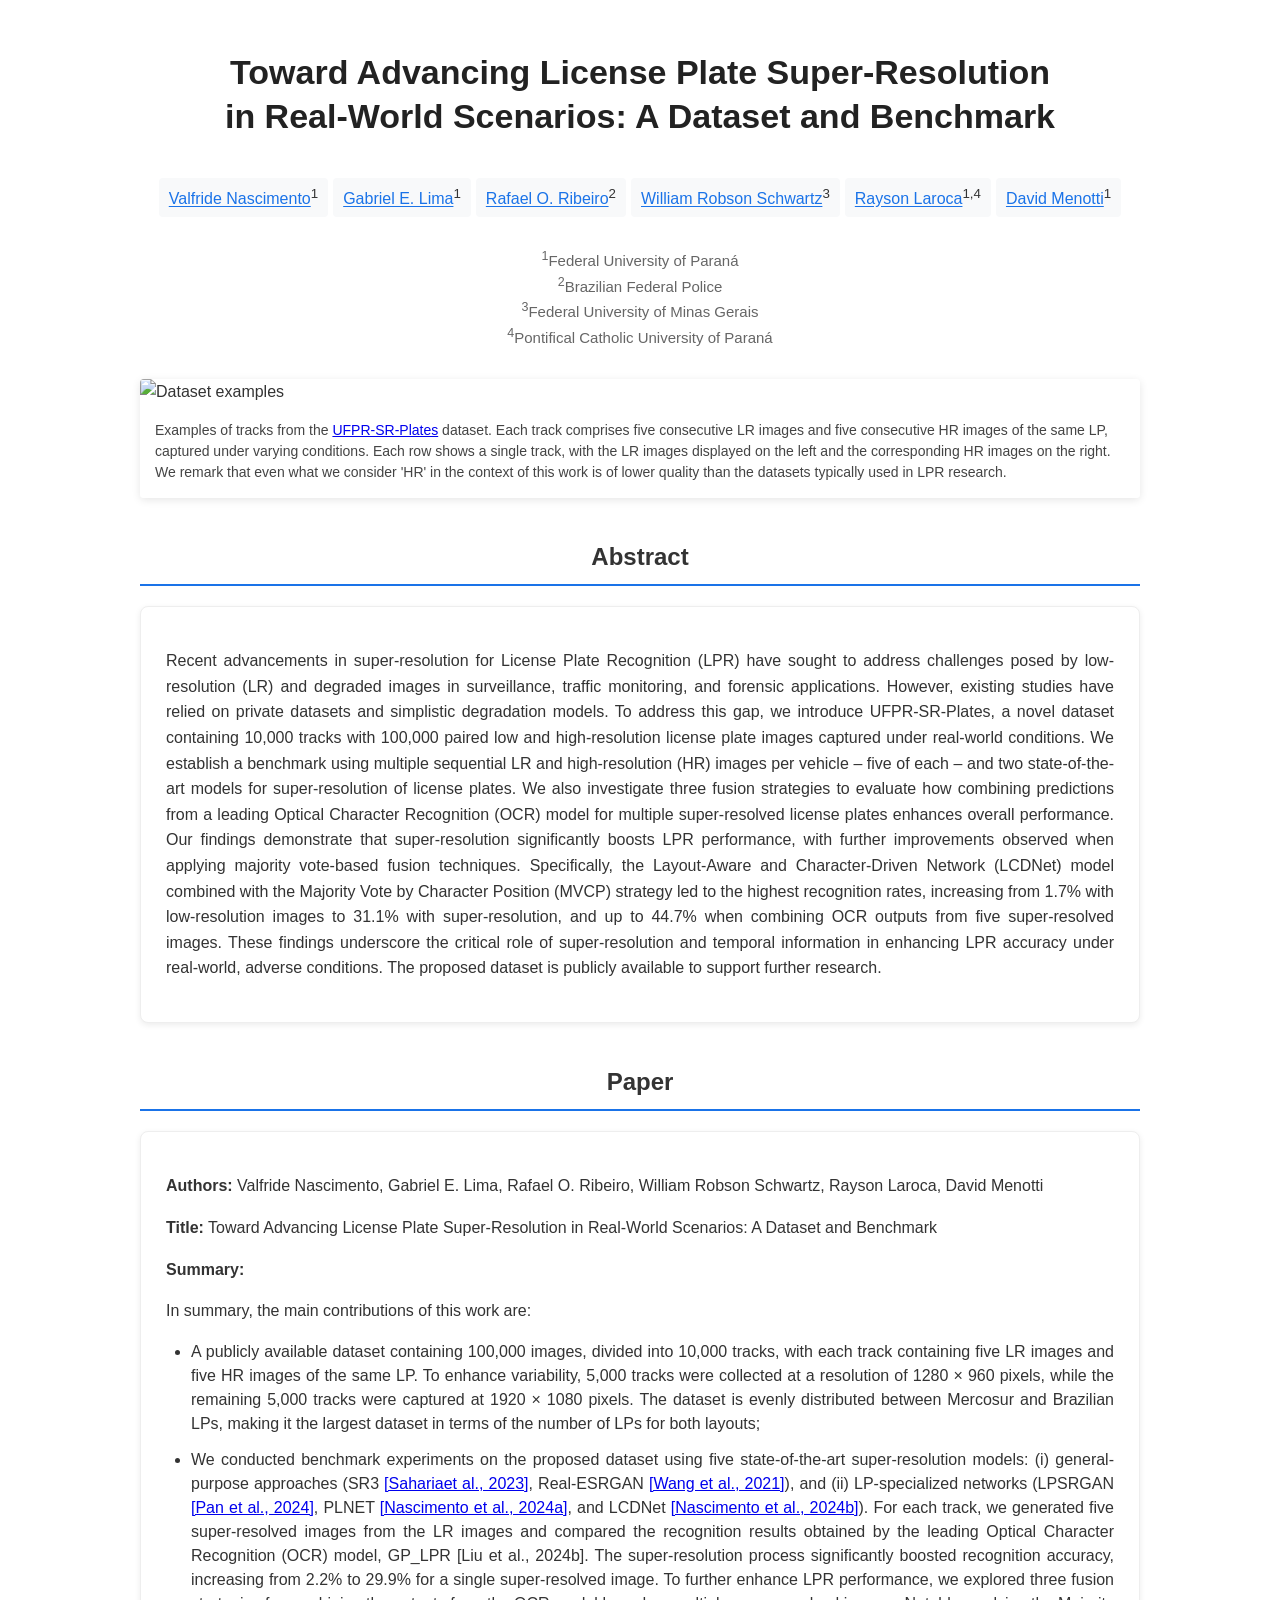
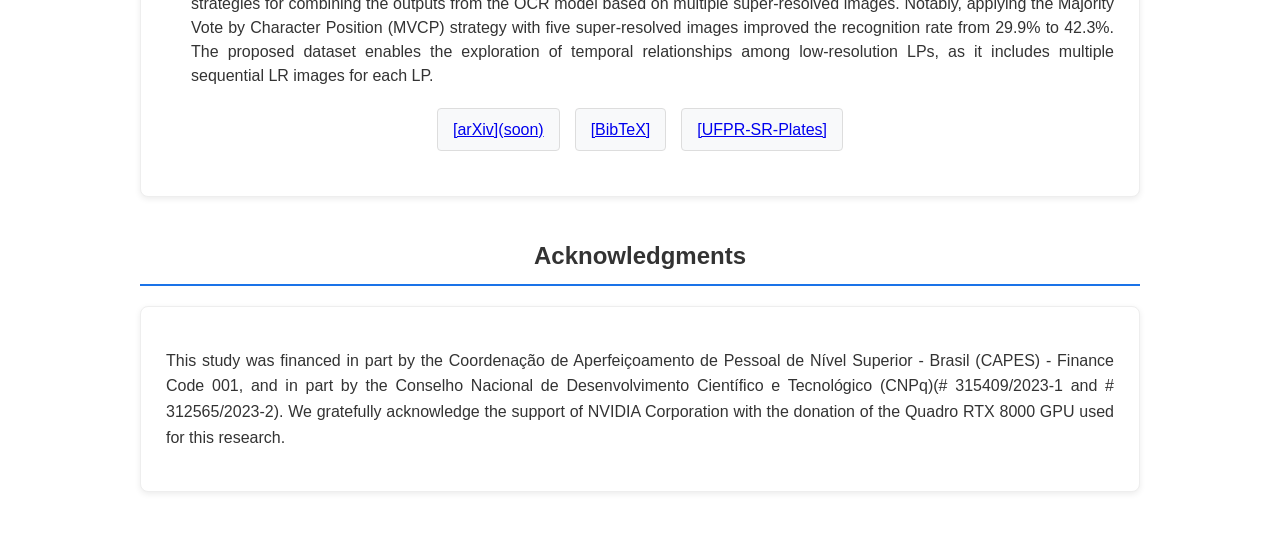
==== commit c79f64fb: "Update and rename index_backup.html to index.html" ====
--- a/nascimento2024toward/index.html
+++ b/nascimento2024toward/index.html
@@ -1,202 +1,12 @@
-<!DOCTYPE html>
-<html lang="en">
-<head>
-<meta charset="UTF-8">
-<meta name="viewport" content="width=device-width, initial-scale=1.0">
-<title>Toward Advancing License Plate Super-Resolution in Real-World Scenarios: A Dataset and Benchmark</title>
-<style>
-    body {
-        font-family: 'Arial', sans-serif;
-        line-height: 1.6;
-        margin: 0 auto;
-        padding: 30px 20px;
-        max-width: 1000px;
-        color: #333;
-    }
-
-    .title {
-        font-size: 34px;
-        text-align: center;
-        margin: 20px auto 30px;
-        line-height: 1.3;
-        color: #222;
-        font-weight: 600;
-    }
-
-    .authors-table {
-        margin: 20px auto;
-        border-collapse: separate;
-        border-spacing: 5px 10px;
-    }
-
-    .authors-table td {
-        text-align: center;
-        padding: 5px 10px;
-        background: #f8f9fa;
-        border-radius: 4px;
-        transition: all 0.2s ease;
-    }
-
-    .authors-table a {
-        color: #1a73e8;
-        font-weight: 500;
-    }
-
-    .affiliations {
-        margin: 20px auto;
-        text-align: center;
-        color: #666;
-        font-size: 15px;
-        line-height: 1.5;
-    }
-
-    figure {
-        margin: 30px auto;
-        box-shadow: 0 2px 8px rgba(0,0,0,0.1);
-        border-radius: 4px;
-        overflow: hidden;
-    }
-
-    figcaption {
-        padding: 15px;
-        font-size: 14px;
-        color: #444;
-        line-height: 1.5;
-        background: #fff;
-    }
-
-    h2 {
-        font-size: 24px;
-        margin: 40px 0 20px;
-        padding-bottom: 8px;
-        border-bottom: 2px solid #1a73e8;
-        text-align: center;
-    }
-
-    .card {
-        background: #fff;
-        border-radius: 8px;
-        padding: 25px;
-        margin: 20px 0;
-        box-shadow: 0 2px 6px rgba(0,0,0,0.08);
-        border: 1px solid #eee;
-        text-align: justify;
-    }
-
-    .links-container {
-        display: flex;
-        gap: 15px;
-        margin: 20px 0;
-        flex-wrap: wrap;
-        justify-content: center;
-    }
-
-    .links-container a {
-        padding: 8px 15px;
-        background: #f8f9fa;
-        border-radius: 4px;
-        border: 1px solid #ddd;
-        transition: all 0.2s ease;
-    }
-
-    a:hover {
-        color: #1557b0;
-        text-decoration: underline;
-    }
-
-    .authors-table td:hover {
-        transform: translateY(-2px);
-        box-shadow: 0 2px 8px rgba(0,0,0,0.1);
-    }
-
-    .links-container a:hover {
-        background: #1a73e8;
-        color: white;
-        text-decoration: none;
-        border-color: transparent;
-    }
-
-    ul {
-        padding-left: 25px;
-        margin: 15px 0;
-    }
-
-    li {
-        margin-bottom: 12px;
-        line-height: 1.5;
-    }
-
-    img {
-        max-width: 100%;
-        height: auto;
-        display: block;
-    }
-</style>
-</head>
-
-<body>
-<h1 class="title">Toward Advancing License Plate Super-Resolution<br>in Real-World Scenarios: A Dataset and Benchmark</h1>
-
-<table class="authors-table">
-    <tr>
-        <td><a href="https://www.inf.ufpr.br/vwnascimento/" target="_blank">Valfride Nascimento</a><sup>1</sup></td>
-        <td><a href="https://www.inf.ufpr.br/gelima/" target="_blank">Gabriel E. Lima</a><sup>1</sup></td>
-        <td><a href="https://research.aston.ac.uk/en/persons/rafael-oliveira-ribeiro" target="_blank">Rafael O. Ribeiro</a><sup>2</sup></td>
-        <td><a href="http://william.dcc.ufmg.br/" target="_blank">William Robson Schwartz</a><sup>3</sup></td>
-        <td><a href="https://raysonlaroca.github.io/" target="_blank">Rayson Laroca</a><sup>1,4</sup></td>
-        <td><a href="https://web.inf.ufpr.br/menotti/" target="_blank">David Menotti</a><sup>1</sup></td>
-    </tr>
-</table>
-
-<div class="affiliations">
-    <sup>1</sup>Federal University of Paraná<br>
-    <sup>2</sup>Brazilian Federal Police<br>
-    <sup>3</sup>Federal University of Minas Gerais<br>
-    <sup>4</sup>Pontifical Catholic University of Paraná
-</div>
-
-<figure>
-    <img src="carssrplates1.png" alt="Dataset examples">
-    <figcaption>
-    Examples of tracks from the <a href="https://github.com/valfride/UFPR-SR-Plates" target="_blank">UFPR-SR-Plates</a> dataset. Each track comprises five consecutive LR images and five consecutive HR images of the same LP, captured under varying conditions. Each row shows a single track, with the LR images displayed on the left and the corresponding HR images on the right. We remark that even what we consider 'HR' in the context of this work is of lower quality than the datasets typically used in LPR research.
-    </figcaption>
-</figure>
-
-<h2>Abstract</h2>
-<div class="card">
-    <p>Recent advancements in super-resolution for License Plate Recognition (LPR) have sought to address challenges posed by low-resolution (LR) and degraded images in surveillance, traffic monitoring, and forensic applications. However, existing studies have relied on private datasets and simplistic degradation models. To address this gap, we introduce UFPR-SR-Plates, a novel dataset containing 10,000 tracks with 100,000 paired low and high-resolution license plate images captured under real-world conditions. We establish a benchmark using multiple sequential LR and high-resolution (HR) images per vehicle – five of each – and two state-of-the-art models for super-resolution of license plates. We also investigate three fusion strategies to evaluate how combining predictions from a leading Optical Character Recognition (OCR) model for multiple super-resolved license plates enhances overall performance. Our findings demonstrate that super-resolution significantly boosts LPR performance, with further improvements observed when applying majority vote-based fusion techniques. Specifically, the Layout-Aware and Character-Driven Network (LCDNet) model combined with the Majority Vote by Character Position (MVCP) strategy led to the highest recognition rates, increasing from 1.7% with low-resolution images to 31.1% with super-resolution, and up to 44.7% when combining OCR outputs from five super-resolved images. These findings underscore the critical role of super-resolution and temporal information in enhancing LPR accuracy under real-world, adverse conditions. The proposed dataset is publicly available to support further research.</p>
-</div>
-
-<h2>Paper</h2>
-<div class="card">
-    <p><strong>Authors:</strong> Valfride Nascimento, Gabriel E. Lima, Rafael O. Ribeiro, William Robson Schwartz, Rayson Laroca, David Menotti</p>
-    <p><strong>Title:</strong> Toward Advancing License Plate Super-Resolution in Real-World Scenarios: A Dataset and Benchmark</p>
-    
-    <p><strong>Summary:</strong></p>
-    <p>In summary, the main contributions of this work are:</p>
-    <ul>
-        <li>A publicly available dataset containing 100,000 images, divided into 10,000 tracks, with each track containing five LR images and five HR images of the same LP. To enhance variability, 5,000 tracks were collected at a resolution of 1280 × 960 pixels, while the remaining 5,000 tracks were captured at 1920 × 1080 pixels. The dataset is evenly distributed between Mercosur and Brazilian LPs, making it the largest dataset in terms of the number of LPs for both layouts;</li>
-        <!-- <li>We conducted benchmark experiments on the proposed dataset using five state-of-the-art super-resolution models: (i) general-purpose approaches (SR3 <a href="https://ieeexplore.ieee.org/abstract/document/9887996" target="_blank">[Sahariaet al., 2023]</a>, Real-ESRGAN <a href="https://openaccess.thecvf.com/content/ICCV2021W/AIM/html/Wang_Real-ESRGAN_Training_Real-World_Blind_Super-Resolution_With_Pure_Synthetic_Data_ICCVW_2021_paper.html" target="_blank">[Wang et al., 2021]</a>), and (ii) LP-specialized networks (LPSRGAN <a href="https://www.sciencedirect.com/science/article/pii/S0925231224001978" target="_blank">[Pan et al., 2024]</a>, PLNET <a href="https://raysonlaroca.github.io/papers/nascimento2023super.pdf" target="_blank">[Nascimento et al., 2024a]</a>, and LCDNet <a href="https://raysonlaroca.github.io/papers/nascimento2024enhancing.pdf" target="_blank">[Nascimento et al., 2024b]</a>). For each track, we generated five super-resolved images from the LR images and compared the recognition results obtained by the leading Optical Character Recognition (OCR) model, GP_LPR [Liu et al., 2024b]. The super-resolution process significantly boosted recognition accuracy, increasing from 2.2% to 29.9% for a single super-resolved image. To further enhance LPR performance, we explored three fusion strategies for combining the outputs from the OCR model based on multiple super-resolved images. Notably, applying the Majority Vote by Character Position (MVCP) strategy with five super-resolved images improved the recognition rate from 29.9% to 42.3%. The proposed dataset enables the exploration of temporal relationships among low-resolution LPs, as it includes multiple sequential LR images for each LP.</li> -->
-        <li>We conducted benchmark experiments on the proposed dataset using five state-of-the-art super-resolution models: (i) general-purpose approaches (SR3 <a href="https://github.com/Janspiry/Image-Super-Resolution-via-Iterative-Refinement" target="_blank">[Sahariaet al., 2023]</a>, Real-ESRGAN <a href="https://github.com/xinntao/Real-ESRGAN" target="_blank">[Wang et al., 2021]</a>), and (ii) LP-specialized networks (LPSRGAN <a href="https://github.com/valfride/lpsrgan" target="_blank">[Pan et al., 2024]</a>, PLNET <a href="https://github.com/valfride/lpr-rsr-ext/" target="_blank">[Nascimento et al., 2024a]</a>, and LCDNet <a href="https://github.com/valfride/lpsr-lacd" target="_blank">[Nascimento et al., 2024b]</a>). For each track, we generated five super-resolved images from the LR images and compared the recognition results obtained by the leading Optical Character Recognition (OCR) model, GP_LPR [Liu et al., 2024b]. The super-resolution process significantly boosted recognition accuracy, increasing from 2.2% to 29.9% for a single super-resolved image. To further enhance LPR performance, we explored three fusion strategies for combining the outputs from the OCR model based on multiple super-resolved images. Notably, applying the Majority Vote by Character Position (MVCP) strategy with five super-resolved images improved the recognition rate from 29.9% to 42.3%. The proposed dataset enables the exploration of temporal relationships among low-resolution LPs, as it includes multiple sequential LR images for each LP.</li>
-    </ul>
-    
-    <div class="links-container">
-        <a href="#" target="_blank">[arXiv](soon)</a>
-        <a href="https://raysonlaroca.github.io/bibtex/nascimento2025toward.txt" target="_blank">[BibTeX]</a>
-        <a href="https://github.com/valfride/UFPR-SR-Plates" target="_blank">[UFPR-SR-Plates]</a>
-        <!-- <a href="https://github.com/valfride/lpsrgan" target="_blank">[LPSRGAN]</a> -->
-    </div>
-</div>
-
-<!-- <h2>How to Access the Dataset</h2>
-<div class="card">
-    <p>The UFPR-SR-Plates dataset is available for academic research purposes and is free to researchers affiliated with educational or research institutions for non-commercial use. To request access, carefully review and complete the license agreement, then send it to Professor David Menotti (<a href="mailto:menotti@inf.ufpr.br" target="_blank">menotti@inf.ufpr.br</a>). Please ensure the email is sent from a valid university domain (e.g., .edu, .ac, or similar). A download link will typically be provided within 1-5 business days. Incomplete requests or failure to follow the instructions may result in no response.</p>
-</div> -->
-
-<h2>Acknowledgments</h2>
-<div class="card">
-    <p>This study was financed in part by the Coordenação de Aperfeiçoamento de Pessoal de Nível Superior - Brasil (CAPES) - Finance Code 001, and in part by the Conselho Nacional de Desenvolvimento Científico e Tecnológico (CNPq)(# 315409/2023-1 and # 312565/2023-2). We gratefully acknowledge the support of NVIDIA Corporation with the donation of the Quadro RTX 8000 GPU used for this research.</p>
-</div>
-
-</body>
+<!DOCTYPE HTML>
+<html lang="en-US">
+    <head>
+        <meta charset="UTF-8">
+        <meta http-equiv="refresh" content="1;url=https://valfride.github.io/nascimento2025toward/index.html">
+        <title>Page Redirection</title>
+    </head>
+    <body>
+        If you are not redirected automatically, 
+        follow the <a href="https://valfride.github.io/nascimento2025toward/index.html">link to the documentation</a>
+    </body>
 </html>
